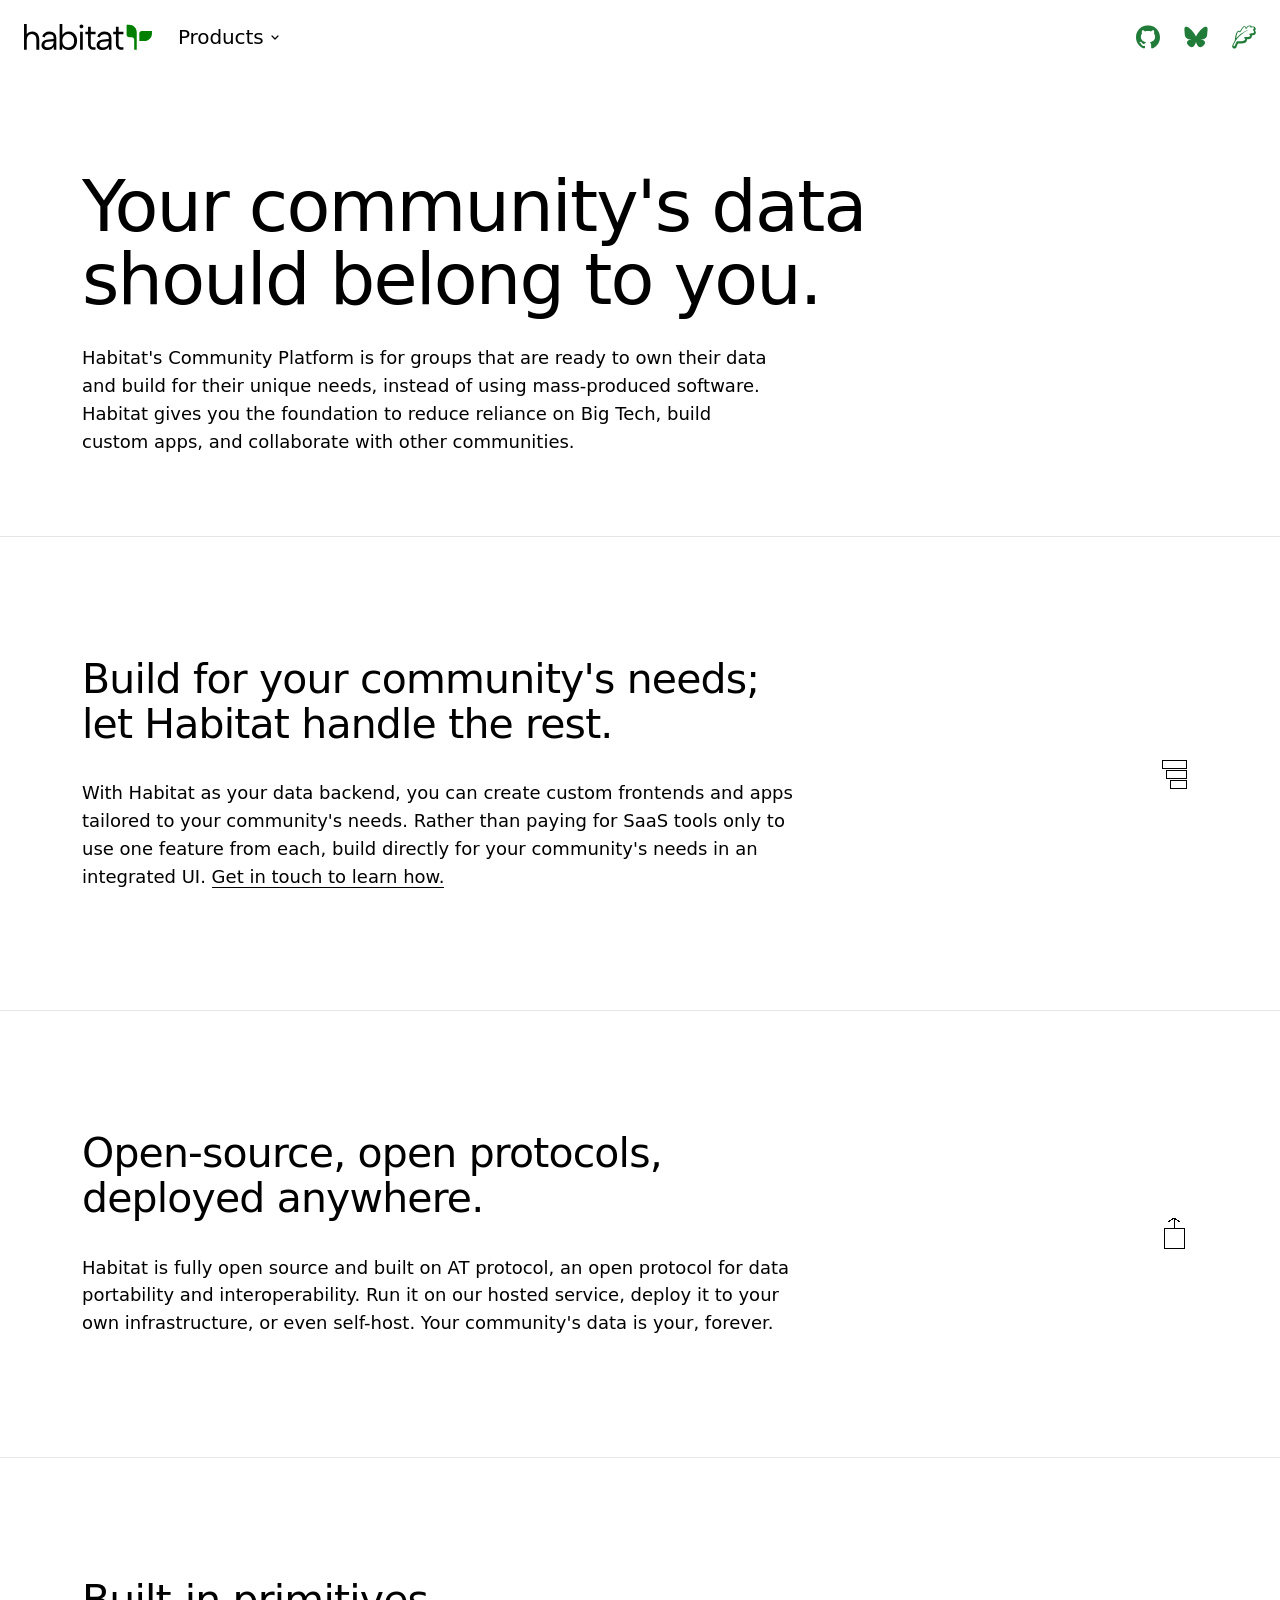
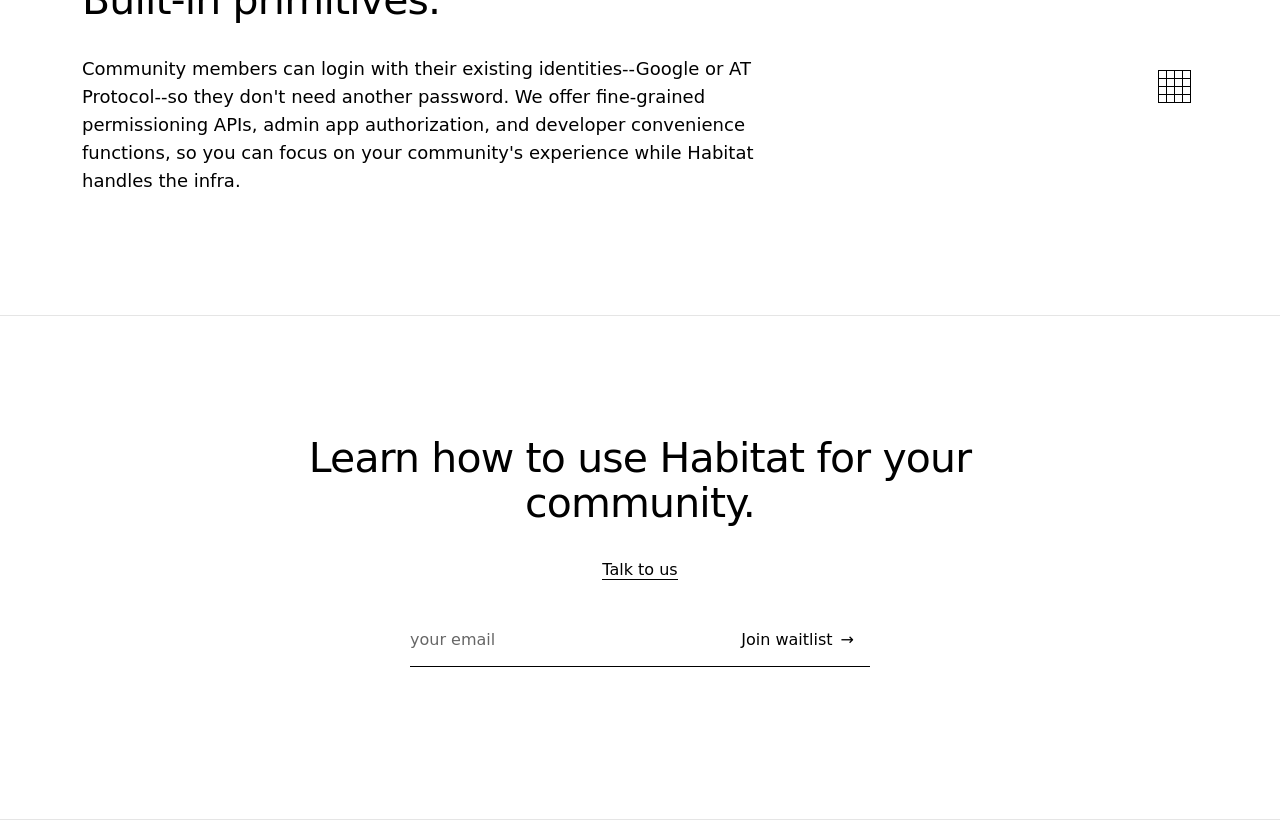
==== community-platform/index.html @ 0566b625 "community platform" ====
<!DOCTYPE html><html lang="en"> <head><meta charset="utf-8"><link rel="icon" type="image/svg+xml" href="/favicon.svg"><link rel="icon" href="/favicon.ico"><meta name="viewport" content="width=device-width, initial-scale=1.0"><meta name="generator" content="Astro v6.0.4"><title>Community Platform — Habitat</title><meta name="description" content="A data ownership platform for communities."><meta property="og:type" content="website"><meta property="og:url" content="https://habitat.network/community-platform/"><meta property="og:title" content="Community Platform — Habitat"><meta property="og:description" content="A data ownership platform for communities."><meta property="og:image" content="https://habitat.network/cover.png"><meta name="twitter:card" content="summary_large_image"><meta name="twitter:title" content="Community Platform — Habitat"><meta name="twitter:description" content="A data ownership platform for communities."><meta name="twitter:image" content="https://habitat.network/cover.png"><meta name="astro-view-transitions-enabled" content="true"><meta name="astro-view-transitions-fallback" content="animate"><script type="module" src="/_astro/ClientRouter.astro_astro_type_script_index_0_lang.DmQZLfuR.js"></script><link rel="stylesheet" href="/_astro/landing.Bqi8tAOw.css">
<style>.landing.cp .hero{padding:96px 0 80px}.landing.cp .display{max-width:18ch}.landing.cp .hero-sub{max-width:60ch;margin-bottom:0}.landing.cp .section h2{max-width:28ch}.landing.cp .lead{max-width:64ch;margin-bottom:0}.landing.cp .section-with-icon{display:grid;grid-template-columns:1fr 64px;gap:48px;align-items:center}.landing.cp .section-icon{display:block;justify-self:end;color:var(--black)}@media(max-width:880px){.landing.cp .hero{padding:56px 0 64px}.landing.cp .section-with-icon{grid-template-columns:1fr}.landing.cp .section-icon{display:none}}.waitlist{display:flex;align-items:stretch;gap:0;max-width:460px;border-bottom:1px solid var(--black)}.waitlist.center{margin:28px auto 0}.waitlist input{flex:1;border:none;outline:none;padding:14px 0;font:inherit;font-size:1rem;background:transparent;color:var(--black)}.waitlist input::placeholder{color:var(--muted)}.waitlist button{border:none;background:transparent;color:var(--black);font:inherit;font-weight:500;font-size:1rem;padding:14px 16px 14px 0;cursor:pointer;display:inline-flex;align-items:center;gap:8px;transition:color .16s ease}.waitlist button:hover{color:var(--green)}.waitlist button span{transition:transform .2s ease}.waitlist button:hover span{transform:translate(4px)}.waitlist-status{margin:12px 0 0;min-height:1.25rem;font-family:JetBrains Mono,ui-monospace,monospace;font-size:.8125rem;color:var(--muted)}.waitlist-status[data-status=success]{color:var(--green)}.waitlist-status[data-status=invalid],.waitlist-status[data-status=error]{color:var(--black)}.section.closing .waitlist-status{text-align:center}.section.closing h2{max-width:none;margin-left:auto;margin-right:auto}
</style></head>  <header class="flex justify-between px-6 py-4 items-center sticky top-0 z-10 bg-white" data-astro-cid-3ef6ksr2> <div class="flex items-center gap-6" data-astro-cid-3ef6ksr2> <a href="/" data-astro-cid-3ef6ksr2><img src="/habitat-wordmark.svg" class="w-32" data-astro-cid-3ef6ksr2></a> <div class="hidden md:block" data-astro-cid-3ef6ksr2> <div class="products-menu" data-astro-cid-3ef6ksr2> <button type="button" class="products-trigger" aria-haspopup="true" aria-expanded="false" data-astro-cid-3ef6ksr2>
Products
<svg class="products-caret" width="10" height="10" viewBox="0 0 10 10" aria-hidden="true" data-astro-cid-3ef6ksr2> <path d="M2 4 L5 7 L8 4" fill="none" stroke="currentColor" stroke-width="1.2" stroke-linecap="round" stroke-linejoin="round" data-astro-cid-3ef6ksr2></path> </svg> </button> <div class="products-panel" role="menu" data-astro-cid-3ef6ksr2> <a href="/community-platform" class="products-item" role="menuitem" data-astro-cid-3ef6ksr2> <span class="products-item-label" data-astro-cid-3ef6ksr2>Community Platform</span> </a> <span class="products-item is-disabled" role="menuitem" aria-disabled="true" data-astro-cid-3ef6ksr2> <span class="products-item-label" data-astro-cid-3ef6ksr2>Shared Context MCP</span> </span> </div> </div> </div> </div> <div class="hidden md:flex items-center gap-6" data-astro-cid-3ef6ksr2> <a href="https://github.com/habitat-network/habitat" aria-label="GitHub" data-astro-cid-3ef6ksr2> <svg class="w-6 h-6" viewBox="0 0 98 96" fill="none" xmlns="http://www.w3.org/2000/svg"><g clip-path="url(#clip0_730_27126)"><path d="M41.4395 69.3848C28.8066 67.8535 19.9062 58.7617 19.9062 46.9902C19.9062 42.2051 21.6289 37.0371 24.5 33.5918C23.2559 30.4336 23.4473 23.7344 24.8828 20.959C28.7109 20.4805 33.8789 22.4902 36.9414 25.2656C40.5781 24.1172 44.4062 23.543 49.0957 23.543C53.7852 23.543 57.6133 24.1172 61.0586 25.1699C64.0254 22.4902 69.2891 20.4805 73.1172 20.959C74.457 23.543 74.6484 30.2422 73.4043 33.4961C76.4668 37.1328 78.0937 42.0137 78.0937 46.9902C78.0937 58.7617 69.1934 67.6621 56.3691 69.2891C59.623 71.3945 61.8242 75.9883 61.8242 81.252L61.8242 91.2051C61.8242 94.0762 64.2168 95.7031 67.0879 94.5547C84.4102 87.9512 98 70.6289 98 49.1914C98 22.1074 75.9883 6.69539e-07 48.9043 4.309e-07C21.8203 1.92261e-07 -1.9479e-07 22.1074 -4.3343e-07 49.1914C-6.20631e-07 70.4375 13.4941 88.0469 31.6777 94.6504C34.2617 95.6074 36.75 93.8848 36.75 91.3008L36.75 83.6445C35.4102 84.2188 33.6875 84.6016 32.1562 84.6016C25.8398 84.6016 22.1074 81.1563 19.4277 74.7441C18.375 72.1602 17.2266 70.6289 15.0254 70.3418C13.877 70.2461 13.4941 69.7676 13.4941 69.1934C13.4941 68.0449 15.4082 67.1836 17.3223 67.1836C20.0977 67.1836 22.4902 68.9063 24.9785 72.4473C26.8926 75.2227 28.9023 76.4668 31.2949 76.4668C33.6875 76.4668 35.2187 75.6055 37.4199 73.4043C39.0469 71.7773 40.291 70.3418 41.4395 69.3848Z" fill="currentColor"></path></g><defs><clipPath id="clip0_730_27126"><rect width="98" height="96" fill="white"></rect></clipPath></defs></svg> </a> <a href="https://bsky.app/profile/habitat.network" aria-label="Bluesky" data-astro-cid-3ef6ksr2> <svg class="w-6 h-6" viewBox="0 0 600 530" xmlns="http://www.w3.org/2000/svg"><path d="m135.72 44.03c66.496 49.921 138.02 151.14 164.28 205.46 26.262-54.316 97.782-155.54 164.28-205.46 47.98-36.021 125.72-63.892 125.72 24.795 0 17.712-10.155 148.79-16.111 170.07-20.703 73.984-96.144 92.854-163.25 81.433 117.3 19.964 147.14 86.092 82.697 152.22-122.39 125.59-175.91-31.511-189.63-71.766-2.514-7.3797-3.6904-10.832-3.7077-7.8964-0.0174-2.9357-1.1937 0.51669-3.7077 7.8964-13.714 40.255-67.233 197.36-189.63 71.766-64.444-66.128-34.605-132.26 82.697-152.22-67.108 11.421-142.55-7.4491-163.25-81.433-5.9562-21.282-16.111-152.36-16.111-170.07 0-88.687 77.742-60.816 125.72-24.795z" fill="currentColor"></path></svg> </a> <a href="https://habitat.leaflet.pub" aria-label="Leaflet" data-astro-cid-3ef6ksr2> <svg class="w-6 h-6" viewBox="0 0 64 64" fill="none" xmlns="http://www.w3.org/2000/svg"><path fill-rule="evenodd" clip-rule="evenodd" d="M6.19354 43.7615C4.02326 47.9529 2.3971 50.6787 0.825968 54.5903C-0.40065 57.6442 1.08066 61.1142 4.13453 62.3408C7.18841 63.5675 10.6584 62.0862 11.8851 59.0323C12.1956 58.2591 12.4949 57.4976 12.784 56.7619L12.7867 56.755C13.8877 53.9534 14.8372 51.5562 15.9859 49.3971C17.2796 49.3269 18.7589 49.3161 20.4268 49.3067L20.6365 49.3056C23.6784 49.2888 27.3433 49.2687 30.5036 48.629C33.6657 47.989 37.5791 46.476 39.3089 42.4233C39.7772 41.3263 40.2521 39.7069 39.8363 38.0619C39.9611 38.0618 40.0889 38.0618 40.2201 38.0618C40.2903 38.0618 40.3619 38.0618 40.4348 38.0619C42.1036 38.063 44.452 38.0645 46.5513 37.4934C49.0009 36.8271 51.5766 35.2492 52.7066 31.9254C53.115 30.7244 53.1906 29.4632 52.8381 28.2712C52.9461 28.2521 53.0569 28.2327 53.1706 28.2127C53.2252 28.2032 53.2807 28.1935 53.3369 28.1837C54.7713 27.933 56.6912 27.5974 58.3315 26.9838C59.9271 26.3869 62.5489 25.0534 63.3345 21.9971C63.7822 20.2552 63.7353 18.411 62.7294 16.7456C62.3111 16.0531 61.779 15.5078 61.3069 15.1057C61.7466 14.5555 62.3058 13.79 62.6909 12.9455C63.3591 11.4803 63.7036 9.32754 62.3369 7.22123C60.7856 4.83067 58.1256 4.41306 56.8098 4.30487C55.4415 4.19236 53.9707 4.31254 52.9137 4.40806C52.7702 4.05645 52.5725 3.68669 52.2993 3.32178C50.832 1.36219 48.5559 1.19749 47.2748 1.23194C44.6865 1.30155 42.6621 2.45002 41.1987 3.64119C40.4307 4.26635 38.6031 6.82233 38.0052 7.48715C38.0052 5.10325 35.7086 3.89003 34.0939 3.64119C30.959 3.15806 29.0173 5.17673 27.2122 7.48715C24.962 10.3672 23.22 14.0741 21.1617 16.8593C20.4523 16.3978 19.6125 15.3179 18.2694 15.3803C16.0564 15.4831 14.5863 16.9832 13.6351 18.0097C11.9797 19.796 10.9264 23.0413 10.2095 25.4575C9.43004 28.9535 8.89843 30.4276 8.26688 34.2604C7.8913 36.5398 7.70089 38.3385 7.70089 40.8839C7.27002 41.7282 6.77687 42.635 6.19354 43.7615Z" fill="currentColor"></path><path fill-rule="evenodd" clip-rule="evenodd" d="M18.9944 18.4871C19.6421 19.0561 20.4012 19.7231 22.0388 19.1533C23.1095 18.7808 24.4933 16.3538 26.0373 13.6458C28.2942 9.68748 30.8934 5.12877 33.3576 5.50855C36.3301 5.96665 36.1471 7.6122 36.0064 8.87787C35.9077 9.76563 35.8298 10.4665 36.8761 10.4396C37.9419 10.4122 38.9792 9.15957 40.1829 7.70596C41.8456 5.69807 43.826 3.30666 46.6379 3.23104C48.6204 3.17772 48.5891 4.03205 48.5574 4.89842C48.5371 5.45219 48.5166 6.01088 49.0218 6.34062C49.5194 6.66547 50.7707 6.55195 52.2092 6.42146C54.5154 6.21226 57.3027 5.95942 58.2369 7.39914C59.0583 8.66485 58.0119 9.92284 57.0089 11.1286C56.1594 12.1499 55.341 13.1337 55.7152 14.0531C56.0204 14.8031 56.647 15.2257 57.2613 15.64C58.2659 16.3175 59.2375 16.9727 58.7159 19.0019C58.1644 21.1475 54.8463 21.7286 51.7361 22.2733C49.1306 22.7296 46.6709 23.1603 46.106 24.4639C45.7516 25.2816 46.3394 25.6623 46.9979 26.0889C47.7849 26.5986 48.673 27.1739 48.1751 28.6384C47.011 32.0622 43.1238 32.0622 39.4756 32.0623C36.3442 32.0623 33.3888 32.0624 32.4827 34.2275C31.9596 35.4776 32.7514 35.6982 33.6201 35.9404C34.6836 36.2368 35.8623 36.5653 34.8856 38.8535C33.0165 43.2324 26.0433 43.2715 19.6599 43.3073C17.3193 43.3205 15.058 43.3332 13.1567 43.5592C12.9396 43.585 12.7471 43.7095 12.6334 43.8962C10.8838 46.767 9.64296 49.9245 8.31937 53.2926C8.0286 54.0325 7.73384 54.7825 7.42881 55.542C7.02558 56.5459 5.88485 57.0328 4.88093 56.6296C3.877 56.2264 3.39005 55.0857 3.79328 54.0817C5.29513 50.3426 7.02775 46.9042 8.92229 43.7479C12.0142 38.0542 18.109 31.0686 24.5542 25.8207C30.2889 21.0461 35.7654 17.4724 42.1392 14.7607C42.9371 14.4212 42.7002 13.4882 41.8673 13.7289C36.2143 15.3625 31.2171 18.6029 26.0373 21.8684C20.4035 25.4201 15.6824 30.2231 12.7771 33.7151C12.2649 34.3308 11.1447 33.8245 11.306 33.04C12.5677 26.9025 13.87 21.27 15.7789 19.2101C17.5913 17.2543 18.2114 17.7992 18.9944 18.4871Z" fill="white"></path></svg> </a> </div> <!-- Mobile menu --> <details class="md:hidden relative" data-astro-cid-3ef6ksr2> <summary class="list-none cursor-pointer [&::-webkit-details-marker]:hidden" data-astro-cid-3ef6ksr2> <svg xmlns="http://www.w3.org/2000/svg" class="w-6 h-6" fill="none" viewBox="0 0 24 24" stroke="currentColor" data-astro-cid-3ef6ksr2> <path stroke-linecap="round" stroke-linejoin="round" stroke-width="2" d="M4 6h16M4 12h16M4 18h16" data-astro-cid-3ef6ksr2></path> </svg> </summary> <div class="absolute right-0 top-full mt-2 bg-white border border-gray-300 rounded-lg p-4 flex flex-col gap-4 min-w-56 shadow-lg z-20" data-astro-cid-3ef6ksr2> <div class="flex flex-col gap-2 text-sm" data-astro-cid-3ef6ksr2> <div class="text-xs uppercase tracking-wider text-gray-500" data-astro-cid-3ef6ksr2>Products</div> <a href="/community-platform" class="text-black no-underline" data-astro-cid-3ef6ksr2>Community Platform</a> <span class="text-gray-400 cursor-not-allowed select-none" data-astro-cid-3ef6ksr2>(Soon) Shared Context Layer</span> </div> <div class="border-t border-gray-200 pt-3 flex gap-4" data-astro-cid-3ef6ksr2> <a href="https://github.com/habitat-network/habitat" aria-label="GitHub" data-astro-cid-3ef6ksr2> <svg class="w-6 h-6" viewBox="0 0 98 96" fill="none" xmlns="http://www.w3.org/2000/svg"><g clip-path="url(#clip0_730_27126)"><path d="M41.4395 69.3848C28.8066 67.8535 19.9062 58.7617 19.9062 46.9902C19.9062 42.2051 21.6289 37.0371 24.5 33.5918C23.2559 30.4336 23.4473 23.7344 24.8828 20.959C28.7109 20.4805 33.8789 22.4902 36.9414 25.2656C40.5781 24.1172 44.4062 23.543 49.0957 23.543C53.7852 23.543 57.6133 24.1172 61.0586 25.1699C64.0254 22.4902 69.2891 20.4805 73.1172 20.959C74.457 23.543 74.6484 30.2422 73.4043 33.4961C76.4668 37.1328 78.0937 42.0137 78.0937 46.9902C78.0937 58.7617 69.1934 67.6621 56.3691 69.2891C59.623 71.3945 61.8242 75.9883 61.8242 81.252L61.8242 91.2051C61.8242 94.0762 64.2168 95.7031 67.0879 94.5547C84.4102 87.9512 98 70.6289 98 49.1914C98 22.1074 75.9883 6.69539e-07 48.9043 4.309e-07C21.8203 1.92261e-07 -1.9479e-07 22.1074 -4.3343e-07 49.1914C-6.20631e-07 70.4375 13.4941 88.0469 31.6777 94.6504C34.2617 95.6074 36.75 93.8848 36.75 91.3008L36.75 83.6445C35.4102 84.2188 33.6875 84.6016 32.1562 84.6016C25.8398 84.6016 22.1074 81.1563 19.4277 74.7441C18.375 72.1602 17.2266 70.6289 15.0254 70.3418C13.877 70.2461 13.4941 69.7676 13.4941 69.1934C13.4941 68.0449 15.4082 67.1836 17.3223 67.1836C20.0977 67.1836 22.4902 68.9063 24.9785 72.4473C26.8926 75.2227 28.9023 76.4668 31.2949 76.4668C33.6875 76.4668 35.2187 75.6055 37.4199 73.4043C39.0469 71.7773 40.291 70.3418 41.4395 69.3848Z" fill="currentColor"></path></g><defs><clipPath id="clip0_730_27126"><rect width="98" height="96" fill="white"></rect></clipPath></defs></svg> </a> <a href="https://bsky.app/profile/habitat.network" aria-label="Bluesky" data-astro-cid-3ef6ksr2> <svg class="w-6 h-6" viewBox="0 0 600 530" xmlns="http://www.w3.org/2000/svg"><path d="m135.72 44.03c66.496 49.921 138.02 151.14 164.28 205.46 26.262-54.316 97.782-155.54 164.28-205.46 47.98-36.021 125.72-63.892 125.72 24.795 0 17.712-10.155 148.79-16.111 170.07-20.703 73.984-96.144 92.854-163.25 81.433 117.3 19.964 147.14 86.092 82.697 152.22-122.39 125.59-175.91-31.511-189.63-71.766-2.514-7.3797-3.6904-10.832-3.7077-7.8964-0.0174-2.9357-1.1937 0.51669-3.7077 7.8964-13.714 40.255-67.233 197.36-189.63 71.766-64.444-66.128-34.605-132.26 82.697-152.22-67.108 11.421-142.55-7.4491-163.25-81.433-5.9562-21.282-16.111-152.36-16.111-170.07 0-88.687 77.742-60.816 125.72-24.795z" fill="currentColor"></path></svg> </a> <a href="https://habitat.leaflet.pub" aria-label="Leaflet" data-astro-cid-3ef6ksr2> <svg class="w-6 h-6" viewBox="0 0 64 64" fill="none" xmlns="http://www.w3.org/2000/svg"><path fill-rule="evenodd" clip-rule="evenodd" d="M6.19354 43.7615C4.02326 47.9529 2.3971 50.6787 0.825968 54.5903C-0.40065 57.6442 1.08066 61.1142 4.13453 62.3408C7.18841 63.5675 10.6584 62.0862 11.8851 59.0323C12.1956 58.2591 12.4949 57.4976 12.784 56.7619L12.7867 56.755C13.8877 53.9534 14.8372 51.5562 15.9859 49.3971C17.2796 49.3269 18.7589 49.3161 20.4268 49.3067L20.6365 49.3056C23.6784 49.2888 27.3433 49.2687 30.5036 48.629C33.6657 47.989 37.5791 46.476 39.3089 42.4233C39.7772 41.3263 40.2521 39.7069 39.8363 38.0619C39.9611 38.0618 40.0889 38.0618 40.2201 38.0618C40.2903 38.0618 40.3619 38.0618 40.4348 38.0619C42.1036 38.063 44.452 38.0645 46.5513 37.4934C49.0009 36.8271 51.5766 35.2492 52.7066 31.9254C53.115 30.7244 53.1906 29.4632 52.8381 28.2712C52.9461 28.2521 53.0569 28.2327 53.1706 28.2127C53.2252 28.2032 53.2807 28.1935 53.3369 28.1837C54.7713 27.933 56.6912 27.5974 58.3315 26.9838C59.9271 26.3869 62.5489 25.0534 63.3345 21.9971C63.7822 20.2552 63.7353 18.411 62.7294 16.7456C62.3111 16.0531 61.779 15.5078 61.3069 15.1057C61.7466 14.5555 62.3058 13.79 62.6909 12.9455C63.3591 11.4803 63.7036 9.32754 62.3369 7.22123C60.7856 4.83067 58.1256 4.41306 56.8098 4.30487C55.4415 4.19236 53.9707 4.31254 52.9137 4.40806C52.7702 4.05645 52.5725 3.68669 52.2993 3.32178C50.832 1.36219 48.5559 1.19749 47.2748 1.23194C44.6865 1.30155 42.6621 2.45002 41.1987 3.64119C40.4307 4.26635 38.6031 6.82233 38.0052 7.48715C38.0052 5.10325 35.7086 3.89003 34.0939 3.64119C30.959 3.15806 29.0173 5.17673 27.2122 7.48715C24.962 10.3672 23.22 14.0741 21.1617 16.8593C20.4523 16.3978 19.6125 15.3179 18.2694 15.3803C16.0564 15.4831 14.5863 16.9832 13.6351 18.0097C11.9797 19.796 10.9264 23.0413 10.2095 25.4575C9.43004 28.9535 8.89843 30.4276 8.26688 34.2604C7.8913 36.5398 7.70089 38.3385 7.70089 40.8839C7.27002 41.7282 6.77687 42.635 6.19354 43.7615Z" fill="currentColor"></path><path fill-rule="evenodd" clip-rule="evenodd" d="M18.9944 18.4871C19.6421 19.0561 20.4012 19.7231 22.0388 19.1533C23.1095 18.7808 24.4933 16.3538 26.0373 13.6458C28.2942 9.68748 30.8934 5.12877 33.3576 5.50855C36.3301 5.96665 36.1471 7.6122 36.0064 8.87787C35.9077 9.76563 35.8298 10.4665 36.8761 10.4396C37.9419 10.4122 38.9792 9.15957 40.1829 7.70596C41.8456 5.69807 43.826 3.30666 46.6379 3.23104C48.6204 3.17772 48.5891 4.03205 48.5574 4.89842C48.5371 5.45219 48.5166 6.01088 49.0218 6.34062C49.5194 6.66547 50.7707 6.55195 52.2092 6.42146C54.5154 6.21226 57.3027 5.95942 58.2369 7.39914C59.0583 8.66485 58.0119 9.92284 57.0089 11.1286C56.1594 12.1499 55.341 13.1337 55.7152 14.0531C56.0204 14.8031 56.647 15.2257 57.2613 15.64C58.2659 16.3175 59.2375 16.9727 58.7159 19.0019C58.1644 21.1475 54.8463 21.7286 51.7361 22.2733C49.1306 22.7296 46.6709 23.1603 46.106 24.4639C45.7516 25.2816 46.3394 25.6623 46.9979 26.0889C47.7849 26.5986 48.673 27.1739 48.1751 28.6384C47.011 32.0622 43.1238 32.0622 39.4756 32.0623C36.3442 32.0623 33.3888 32.0624 32.4827 34.2275C31.9596 35.4776 32.7514 35.6982 33.6201 35.9404C34.6836 36.2368 35.8623 36.5653 34.8856 38.8535C33.0165 43.2324 26.0433 43.2715 19.6599 43.3073C17.3193 43.3205 15.058 43.3332 13.1567 43.5592C12.9396 43.585 12.7471 43.7095 12.6334 43.8962C10.8838 46.767 9.64296 49.9245 8.31937 53.2926C8.0286 54.0325 7.73384 54.7825 7.42881 55.542C7.02558 56.5459 5.88485 57.0328 4.88093 56.6296C3.877 56.2264 3.39005 55.0857 3.79328 54.0817C5.29513 50.3426 7.02775 46.9042 8.92229 43.7479C12.0142 38.0542 18.109 31.0686 24.5542 25.8207C30.2889 21.0461 35.7654 17.4724 42.1392 14.7607C42.9371 14.4212 42.7002 13.4882 41.8673 13.7289C36.2143 15.3625 31.2171 18.6029 26.0373 21.8684C20.4035 25.4201 15.6824 30.2231 12.7771 33.7151C12.2649 34.3308 11.1447 33.8245 11.306 33.04C12.5677 26.9025 13.87 21.27 15.7789 19.2101C17.5913 17.2543 18.2114 17.7992 18.9944 18.4871Z" fill="white"></path></svg> </a> </div> </div> </details> </header>  <script type="module">document.querySelectorAll(".products-menu").forEach(e=>{const s=e.querySelector(".products-trigger");if(!s)return;const t=r=>s.setAttribute("aria-expanded",String(r));e.addEventListener("mouseenter",()=>t(!0)),e.addEventListener("mouseleave",()=>t(!1)),e.addEventListener("focusin",()=>t(!0)),e.addEventListener("focusout",r=>{e.contains(r.relatedTarget)||t(!1)})});</script> <main class="landing cp"> <!-- HERO --> <section class="hero"> <div class="hero-inner"> <h1 class="display reveal" style="--d: 80ms">Your community's data should belong to you.</h1> <p class="hero-sub reveal" style="--d: 160ms">
Habitat's Community Platform is for groups that are ready to own their data and build for their unique needs, instead of using mass-produced software. Habitat gives you the foundation to reduce reliance on Big Tech, build custom apps, and collaborate with other communities.
</p> </div> </section> <!-- SECTION: backend handled --> <section class="section"> <div class="section-inner section-with-icon"> <div class="section-text"> <h2 class="reveal">Build for your community's needs; let Habitat handle the rest.</h2> <p class="lead reveal" style="--d: 100ms">
With Habitat as your data backend, you can create custom frontends and apps tailored to your community's needs. Rather than paying for SaaS tools only to use one feature from each, build directly for your community's needs in an integrated UI. <a href="https://calendly.com/arushi-habitat">Get in touch to learn how.</a> </p> </div> <svg class="section-icon reveal" style="--d: 200ms" viewBox="0 0 48 48" width="48" height="48" fill="none" stroke="currentColor" stroke-width="1" shape-rendering="crispEdges" aria-hidden="true"> <rect x="12" y="10" width="24" height="8"></rect> <rect x="16" y="20" width="20" height="8"></rect> <rect x="20" y="30" width="16" height="8"></rect> </svg> </div> </section> <!-- SECTION: open source --> <section class="section"> <div class="section-inner section-with-icon"> <div class="section-text"> <h2 class="reveal">Open-source, open protocols, deployed anywhere.</h2> <p class="lead reveal" style="--d: 100ms">
Habitat is fully open source and built on AT protocol, an open protocol for data portability and interoperability. 
            Run it on our hosted service, deploy it to your own infrastructure, or even self-host. Your community's data is your, forever.
</p> </div> <svg class="section-icon reveal" style="--d: 200ms" viewBox="0 0 48 48" width="48" height="48" fill="none" stroke="currentColor" stroke-width="1" shape-rendering="crispEdges" aria-hidden="true"> <rect x="14" y="18" width="20" height="20"></rect> <line x1="24" y1="8" x2="24" y2="18"></line> <line x1="18" y1="12" x2="24" y2="8"></line> <line x1="30" y1="12" x2="24" y2="8"></line> </svg> </div> </section> <!-- SECTION: open protocols --> <section class="section"> <div class="section-inner section-with-icon"> <div class="section-text"> <h2 class="reveal">Built-in primitives.</h2> <p class="lead reveal" style="--d: 100ms">
Community members can login with their existing identities--Google or AT Protocol--so they don't need another password. We offer fine-grained
            permissioning APIs, admin app authorization, and developer convenience functions, so you can focus on your community's experience while Habitat handles the infra.
</p> </div> <svg class="section-icon reveal" style="--d: 200ms" viewBox="0 0 48 48" width="48" height="48" fill="none" stroke="currentColor" stroke-width="1" shape-rendering="crispEdges" aria-hidden="true"> <rect x="8" y="8" width="32" height="32"></rect> <line x1="8" y1="16" x2="40" y2="16"></line> <line x1="8" y1="24" x2="40" y2="24"></line> <line x1="8" y1="32" x2="40" y2="32"></line> <line x1="16" y1="8" x2="16" y2="40"></line> <line x1="24" y1="8" x2="24" y2="40"></line> <line x1="32" y1="8" x2="32" y2="40"></line> </svg> </div> </section> <!-- CLOSING --> <section class="section closing"> <div class="section-inner center"> <h2 class="reveal">Learn how to use Habitat for your community.</h2> <!-- Calendly link widget begin --> <link href="https://assets.calendly.com/assets/external/widget.css" rel="stylesheet"> <script src="https://assets.calendly.com/assets/external/widget.js" type="text/javascript" async></script> <div class="reveal" style="--d: 100ms; margin-bottom: 32px;"> <a href="" onclick="Calendly.initPopupWidget({url: 'https://calendly.com/arushi-habitat'});return false;">Talk to us</a> </div> <!-- Calendly link widget end --> <form class="waitlist center reveal" style="--d: 180ms" novalidate> <label class="visually-hidden" for="email-cp">your email</label> <input id="email-cp" type="text" name="email" placeholder="your email" required> <button type="submit">Join waitlist <span aria-hidden="true">→</span></button> </form> <p class="waitlist-status reveal" style="--d: 260ms" data-status="idle" aria-live="polite"></p> </div> </section> </main>  </html>  <script type="module">const t=new IntersectionObserver(e=>{for(const r of e)r.isIntersecting&&(r.target.classList.add("is-visible"),t.unobserve(r.target))},{threshold:.12,rootMargin:"0px 0px -40px 0px"});document.querySelectorAll(".cp .reveal").forEach(e=>t.observe(e));</script> <script type="module">const l="https://habitat-953995456319.us-west1.run.app/waitlist",s={success:"Thanks for signing up! We can't wait to show you what we've been growing 🌱",invalid:"That email wasn't quite right. Please submit an email like abc@example.com.",error:"Hmm, that didn't work. Please try again."};document.querySelectorAll("form.waitlist").forEach(e=>{const t=e.parentElement?.querySelector(".waitlist-status");e.addEventListener("submit",async r=>{r.preventDefault();const a=e.querySelector('input[name="email"]');if(!a||!t)return;const o=a.value.trim();t.dataset.status="idle",t.textContent="";try{const n=await fetch(l,{method:"POST",headers:{"Content-Type":"application/json"},body:JSON.stringify({email:o,from:"landing"})});if(n.ok)t.dataset.status="success",t.textContent=s.success,a.value="";else{const i=(await n.text()).trim().toLowerCase()==="invalid email address"?"invalid":"error";t.dataset.status=i,t.textContent=s[i]}}catch{t.dataset.status="error",t.textContent=s.error}})});</script>
---- _astro/landing.Bqi8tAOw.css ----
@import"https://fonts.googleapis.com/css2?family=Albert+Sans:ital,wght@0,400;0,500;0,600;0,700;0,800&display=swap";@import"https://api.fontshare.com/v2/css?f[]=general-sans@400,500,600&display=swap";@import"https://fonts.googleapis.com/css2?family=JetBrains+Mono:wght@400;500&display=swap";@layer components;@layer properties{@supports (((-webkit-hyphens:none)) and (not (margin-trim:inline))) or ((-moz-orient:inline) and (not (color:rgb(from red r g b)))){*,:before,:after,::backdrop{--tw-rotate-x:initial;--tw-rotate-y:initial;--tw-rotate-z:initial;--tw-skew-x:initial;--tw-skew-y:initial;--tw-border-style:solid;--tw-tracking:initial;--tw-shadow:0 0 #0000;--tw-shadow-color:initial;--tw-shadow-alpha:100%;--tw-inset-shadow:0 0 #0000;--tw-inset-shadow-color:initial;--tw-inset-shadow-alpha:100%;--tw-ring-color:initial;--tw-ring-shadow:0 0 #0000;--tw-inset-ring-color:initial;--tw-inset-ring-shadow:0 0 #0000;--tw-ring-inset:initial;--tw-ring-offset-width:0px;--tw-ring-offset-color:#fff;--tw-ring-offset-shadow:0 0 #0000;--tw-outline-style:solid;--tw-blur:initial;--tw-brightness:initial;--tw-contrast:initial;--tw-grayscale:initial;--tw-hue-rotate:initial;--tw-invert:initial;--tw-opacity:initial;--tw-saturate:initial;--tw-sepia:initial;--tw-drop-shadow:initial;--tw-drop-shadow-color:initial;--tw-drop-shadow-alpha:100%;--tw-drop-shadow-size:initial}}}@layer theme{:root,:host{--font-sans:ui-sans-serif, system-ui, sans-serif, "Apple Color Emoji", "Segoe UI Emoji", "Segoe UI Symbol", "Noto Color Emoji";--font-mono:ui-monospace, SFMono-Regular, Menlo, Monaco, Consolas, "Liberation Mono", "Courier New", monospace;--color-gray-200:oklch(92.8% .006 264.531);--color-gray-300:oklch(87.2% .01 258.338);--color-gray-400:oklch(70.7% .022 261.325);--color-gray-500:oklch(55.1% .027 264.364);--color-black:#000;--color-white:#fff;--spacing:.25rem;--text-xs:.75rem;--text-xs--line-height:calc(1 / .75);--text-sm:.875rem;--text-sm--line-height:calc(1.25 / .875);--tracking-wider:.05em;--radius-lg:.5rem;--default-transition-duration:.15s;--default-transition-timing-function:cubic-bezier(.4, 0, .2, 1);--default-font-family:var(--font-sans);--default-mono-font-family:var(--font-mono)}}@layer base{*,:after,:before,::backdrop{box-sizing:border-box;border:0 solid;margin:0;padding:0}::file-selector-button{box-sizing:border-box;border:0 solid;margin:0;padding:0}html,:host{-webkit-text-size-adjust:100%;tab-size:4;line-height:1.5;font-family:var(--default-font-family,ui-sans-serif, system-ui, sans-serif, "Apple Color Emoji", "Segoe UI Emoji", "Segoe UI Symbol", "Noto Color Emoji");font-feature-settings:var(--default-font-feature-settings,normal);font-variation-settings:var(--default-font-variation-settings,normal);-webkit-tap-highlight-color:transparent}hr{height:0;color:inherit;border-top-width:1px}abbr:where([title]){-webkit-text-decoration:underline dotted;text-decoration:underline dotted}h1,h2,h3,h4,h5,h6{font-size:inherit;font-weight:inherit}a{color:inherit;-webkit-text-decoration:inherit;text-decoration:inherit}b,strong{font-weight:bolder}code,kbd,samp,pre{font-family:var(--default-mono-font-family,ui-monospace, SFMono-Regular, Menlo, Monaco, Consolas, "Liberation Mono", "Courier New", monospace);font-feature-settings:var(--default-mono-font-feature-settings,normal);font-variation-settings:var(--default-mono-font-variation-settings,normal);font-size:1em}small{font-size:80%}sub,sup{vertical-align:baseline;font-size:75%;line-height:0;position:relative}sub{bottom:-.25em}sup{top:-.5em}table{text-indent:0;border-color:inherit;border-collapse:collapse}:-moz-focusring{outline:auto}progress{vertical-align:baseline}summary{display:list-item}ol,ul,menu{list-style:none}img,svg,video,canvas,audio,iframe,embed,object{vertical-align:middle;display:block}img,video{max-width:100%;height:auto}button,input,select,optgroup,textarea{font:inherit;font-feature-settings:inherit;font-variation-settings:inherit;letter-spacing:inherit;color:inherit;opacity:1;background-color:#0000;border-radius:0}::file-selector-button{font:inherit;font-feature-settings:inherit;font-variation-settings:inherit;letter-spacing:inherit;color:inherit;opacity:1;background-color:#0000;border-radius:0}:where(select:is([multiple],[size])) optgroup{font-weight:bolder}:where(select:is([multiple],[size])) optgroup option{padding-inline-start:20px}::file-selector-button{margin-inline-end:4px}::placeholder{opacity:1}@supports (not ((-webkit-appearance:-apple-pay-button))) or (contain-intrinsic-size:1px){::placeholder{color:currentColor}@supports (color:color-mix(in lab,red,red)){::placeholder{color:color-mix(in oklab,currentcolor 50%,transparent)}}}textarea{resize:vertical}::-webkit-search-decoration{-webkit-appearance:none}::-webkit-date-and-time-value{min-height:1lh;text-align:inherit}::-webkit-datetime-edit{display:inline-flex}::-webkit-datetime-edit-fields-wrapper{padding:0}::-webkit-datetime-edit{padding-block:0}::-webkit-datetime-edit-year-field{padding-block:0}::-webkit-datetime-edit-month-field{padding-block:0}::-webkit-datetime-edit-day-field{padding-block:0}::-webkit-datetime-edit-hour-field{padding-block:0}::-webkit-datetime-edit-minute-field{padding-block:0}::-webkit-datetime-edit-second-field{padding-block:0}::-webkit-datetime-edit-millisecond-field{padding-block:0}::-webkit-datetime-edit-meridiem-field{padding-block:0}::-webkit-calendar-picker-indicator{line-height:1}:-moz-ui-invalid{box-shadow:none}button,input:where([type=button],[type=reset],[type=submit]){appearance:button}::file-selector-button{appearance:button}::-webkit-inner-spin-button{height:auto}::-webkit-outer-spin-button{height:auto}[hidden]:where(:not([hidden=until-found])){display:none!important}}@layer utilities{.visible{visibility:visible}.absolute{position:absolute}.relative{position:relative}.static{position:static}.sticky{position:sticky}.start{inset-inline-start:var(--spacing)}.end{inset-inline-end:var(--spacing)}.top-0{top:calc(var(--spacing) * 0)}.top-full{top:100%}.right-0{right:calc(var(--spacing) * 0)}.z-10{z-index:10}.z-20{z-index:20}.mt-2{margin-top:calc(var(--spacing) * 2)}.flex{display:flex}.grid{display:grid}.hidden{display:none}.h-6{height:calc(var(--spacing) * 6)}.w-6{width:calc(var(--spacing) * 6)}.w-32{width:calc(var(--spacing) * 32)}.min-w-56{min-width:calc(var(--spacing) * 56)}.transform{transform:var(--tw-rotate-x,) var(--tw-rotate-y,) var(--tw-rotate-z,) var(--tw-skew-x,) var(--tw-skew-y,)}.cursor-not-allowed{cursor:not-allowed}.cursor-pointer{cursor:pointer}.resize{resize:both}.list-none{list-style-type:none}.flex-col{flex-direction:column}.flex-wrap{flex-wrap:wrap}.items-center{align-items:center}.justify-between{justify-content:space-between}.gap-2{gap:calc(var(--spacing) * 2)}.gap-4{gap:calc(var(--spacing) * 4)}.gap-6{gap:calc(var(--spacing) * 6)}.rounded-lg{border-radius:var(--radius-lg)}.border{border-style:var(--tw-border-style);border-width:1px}.border-t{border-top-style:var(--tw-border-style);border-top-width:1px}.border-gray-200{border-color:var(--color-gray-200)}.border-gray-300{border-color:var(--color-gray-300)}.bg-white{background-color:var(--color-white)}.p-4{padding:calc(var(--spacing) * 4)}.px-6{padding-inline:calc(var(--spacing) * 6)}.py-4{padding-block:calc(var(--spacing) * 4)}.pt-3{padding-top:calc(var(--spacing) * 3)}.text-sm{font-size:var(--text-sm);line-height:var(--tw-leading,var(--text-sm--line-height))}.text-xs{font-size:var(--text-xs);line-height:var(--tw-leading,var(--text-xs--line-height))}.tracking-wider{--tw-tracking:var(--tracking-wider);letter-spacing:var(--tracking-wider)}.text-black{color:var(--color-black)}.text-gray-400{color:var(--color-gray-400)}.text-gray-500{color:var(--color-gray-500)}.uppercase{text-transform:uppercase}.no-underline{text-decoration-line:none}.shadow-lg{--tw-shadow:0 10px 15px -3px var(--tw-shadow-color,#0000001a), 0 4px 6px -4px var(--tw-shadow-color,#0000001a);box-shadow:var(--tw-inset-shadow),var(--tw-inset-ring-shadow),var(--tw-ring-offset-shadow),var(--tw-ring-shadow),var(--tw-shadow)}.outline{outline-style:var(--tw-outline-style);outline-width:1px}.filter{filter:var(--tw-blur,) var(--tw-brightness,) var(--tw-contrast,) var(--tw-grayscale,) var(--tw-hue-rotate,) var(--tw-invert,) var(--tw-saturate,) var(--tw-sepia,) var(--tw-drop-shadow,)}.transition{transition-property:color,background-color,border-color,outline-color,text-decoration-color,fill,stroke,--tw-gradient-from,--tw-gradient-via,--tw-gradient-to,opacity,box-shadow,transform,translate,scale,rotate,filter,-webkit-backdrop-filter,backdrop-filter,display,content-visibility,overlay,pointer-events;transition-timing-function:var(--tw-ease,var(--default-transition-timing-function));transition-duration:var(--tw-duration,var(--default-transition-duration))}.select-none{-webkit-user-select:none;user-select:none}@media(min-width:48rem){.md\:block{display:block}.md\:flex{display:flex}.md\:hidden{display:none}}.\[\&\:\:-webkit-details-marker\]\:hidden::-webkit-details-marker{display:none}}h1,.prose h1{font-family:Albert Sans,ui-sans-serif,system-ui,sans-serif;font-size:3rem;font-weight:600}h2,h3,h4,h5,h6,.prose h2,.prose h3,.prose h4,.prose h5,.prose h6{font-family:Albert Sans,ui-sans-serif,system-ui,sans-serif;font-weight:500}p{font-size:1.125rem}:root{color:#121113;background-color:#f4f4f4}a{color:#217c3a;font-family:Albert Sans,ui-sans-serif,system-ui,sans-serif;font-weight:500;transition:transform .1s ease-in-out}a:hover{text-decoration:underline;transform:translateY(-2px)}@property --tw-rotate-x{syntax:"*";inherits:false}@property --tw-rotate-y{syntax:"*";inherits:false}@property --tw-rotate-z{syntax:"*";inherits:false}@property --tw-skew-x{syntax:"*";inherits:false}@property --tw-skew-y{syntax:"*";inherits:false}@property --tw-border-style{syntax:"*";inherits:false;initial-value:solid}@property --tw-tracking{syntax:"*";inherits:false}@property --tw-shadow{syntax:"*";inherits:false;initial-value:0 0 #0000}@property --tw-shadow-color{syntax:"*";inherits:false}@property --tw-shadow-alpha{syntax:"<percentage>";inherits:false;initial-value:100%}@property --tw-inset-shadow{syntax:"*";inherits:false;initial-value:0 0 #0000}@property --tw-inset-shadow-color{syntax:"*";inherits:false}@property --tw-inset-shadow-alpha{syntax:"<percentage>";inherits:false;initial-value:100%}@property --tw-ring-color{syntax:"*";inherits:false}@property --tw-ring-shadow{syntax:"*";inherits:false;initial-value:0 0 #0000}@property --tw-inset-ring-color{syntax:"*";inherits:false}@property --tw-inset-ring-shadow{syntax:"*";inherits:false;initial-value:0 0 #0000}@property --tw-ring-inset{syntax:"*";inherits:false}@property --tw-ring-offset-width{syntax:"<length>";inherits:false;initial-value:0}@property --tw-ring-offset-color{syntax:"*";inherits:false;initial-value:#fff}@property --tw-ring-offset-shadow{syntax:"*";inherits:false;initial-value:0 0 #0000}@property --tw-outline-style{syntax:"*";inherits:false;initial-value:solid}@property --tw-blur{syntax:"*";inherits:false}@property --tw-brightness{syntax:"*";inherits:false}@property --tw-contrast{syntax:"*";inherits:false}@property --tw-grayscale{syntax:"*";inherits:false}@property --tw-hue-rotate{syntax:"*";inherits:false}@property --tw-invert{syntax:"*";inherits:false}@property --tw-opacity{syntax:"*";inherits:false}@property --tw-saturate{syntax:"*";inherits:false}@property --tw-sepia{syntax:"*";inherits:false}@property --tw-drop-shadow{syntax:"*";inherits:false}@property --tw-drop-shadow-color{syntax:"*";inherits:false}@property --tw-drop-shadow-alpha{syntax:"<percentage>";inherits:false;initial-value:100%}@property --tw-drop-shadow-size{syntax:"*";inherits:false}.astro-route-announcer{position:absolute;left:0;top:0;clip:rect(0 0 0 0);clip-path:inset(50%);overflow:hidden;white-space:nowrap;width:1px;height:1px}.products-menu[data-astro-cid-3ef6ksr2]{position:relative;font-family:General Sans,ui-sans-serif,system-ui,sans-serif}.products-trigger[data-astro-cid-3ef6ksr2]{display:inline-flex;align-items:center;gap:6px;background:transparent;border:none;padding:6px 2px;margin:0;color:#000;font-family:General Sans,ui-sans-serif,system-ui,sans-serif;font-size:1.25rem;font-weight:400;cursor:pointer;letter-spacing:-.005em;transition:color .16s ease}.products-trigger[data-astro-cid-3ef6ksr2]:hover,.products-menu[data-astro-cid-3ef6ksr2]:hover .products-trigger[data-astro-cid-3ef6ksr2],.products-menu[data-astro-cid-3ef6ksr2]:focus-within .products-trigger[data-astro-cid-3ef6ksr2]{color:green}.products-caret[data-astro-cid-3ef6ksr2]{transition:transform .2s ease}.products-menu[data-astro-cid-3ef6ksr2]:hover .products-caret[data-astro-cid-3ef6ksr2],.products-menu[data-astro-cid-3ef6ksr2]:focus-within .products-caret[data-astro-cid-3ef6ksr2]{transform:rotate(180deg)}.products-panel[data-astro-cid-3ef6ksr2]{position:absolute;top:calc(100% + 8px);right:0;min-width:220px;background:#fff;border:1px solid rgba(0,0,0,.1);padding:6px;opacity:0;visibility:hidden;transform:translateY(-4px);transition:opacity .18s ease,transform .18s ease,visibility .18s;z-index:30;box-shadow:0 18px 40px -20px #0000002e}.products-panel[data-astro-cid-3ef6ksr2]:before{content:"";position:absolute;top:-10px;left:0;right:0;height:10px}.products-menu[data-astro-cid-3ef6ksr2]:hover .products-panel[data-astro-cid-3ef6ksr2],.products-menu[data-astro-cid-3ef6ksr2]:focus-within .products-panel[data-astro-cid-3ef6ksr2]{opacity:1;visibility:visible;transform:translateY(0)}.products-item[data-astro-cid-3ef6ksr2]{display:block;padding:8px 12px;text-decoration:none;border:none!important;color:#000;font-family:General Sans,ui-sans-serif,system-ui,sans-serif;transition:background .14s ease,color .14s ease}a[data-astro-cid-3ef6ksr2].products-item:hover{color:green;transform:none}.products-item-label[data-astro-cid-3ef6ksr2]{font-size:.9375rem;font-weight:400;letter-spacing:-.005em}.products-item-desc[data-astro-cid-3ef6ksr2]{font-size:.8125rem;line-height:1.4;color:#0000008c}a[data-astro-cid-3ef6ksr2].products-item:hover .products-item-desc[data-astro-cid-3ef6ksr2]{color:#008000bf}.products-item-tag[data-astro-cid-3ef6ksr2]{font-family:JetBrains Mono,ui-monospace,monospace;font-size:.625rem;text-transform:uppercase;letter-spacing:.08em;color:#00000080;border:1px solid rgba(0,0,0,.15);padding:2px 6px;border-radius:2px}.products-item[data-astro-cid-3ef6ksr2].is-disabled{color:#00000059;cursor:not-allowed;user-select:none}.products-item[data-astro-cid-3ef6ksr2].is-disabled .products-item-desc[data-astro-cid-3ef6ksr2]{color:#0000004d}:root{--white: #ffffff;--black: #000000;--green: #008000;--rule: rgba(0, 0, 0, .1);--muted: rgba(0, 0, 0, .6)}.landing{font-family:General Sans,ui-sans-serif,system-ui,sans-serif;font-feature-settings:"ss01";background:var(--white);color:var(--black)}.landing h1,.landing h2,.landing h3,.landing p,.landing a,.landing li{font-family:inherit}.landing a{color:var(--black);text-decoration:none;border-bottom:1px solid var(--black);transition:color .16s ease,border-color .16s ease}.landing a:hover{color:var(--green);border-bottom-color:var(--green);transform:none;text-decoration:none}.landing .section-inner,.landing .hero-inner{max-width:1180px;margin:0 auto;padding:0 32px}.landing .section-inner.center{text-align:center}.landing .hero{padding:80px 0 140px;border-bottom:1px solid var(--rule)}.landing .eyebrow{font-family:JetBrains Mono,ui-monospace,monospace;font-size:.75rem;text-transform:uppercase;letter-spacing:.12em;color:var(--muted);margin:0 0 28px}.landing .display{font-size:clamp(2.4rem,5.6vw,5.25rem);line-height:1.02;letter-spacing:-.025em;font-weight:500;margin:0 0 28px;max-width:14ch}.landing .hero-sub{font-size:1.125rem;line-height:1.55;color:var(--black);max-width:52ch;margin:0 0 40px;font-weight:400}.landing .section{padding:120px 0;border-bottom:1px solid var(--rule)}.landing .section h2{font-size:clamp(1.875rem,3.2vw,2.75rem);line-height:1.1;letter-spacing:-.02em;font-weight:500;margin:0 0 32px;max-width:36ch}.landing .lead{font-size:1.125rem;line-height:1.55;max-width:60ch;margin:0 0 48px;color:var(--black)}.landing .helper{margin-top:16px;font-family:JetBrains Mono,ui-monospace,monospace;font-size:.8125rem;color:var(--muted)}.landing .helper a{color:var(--muted);border-bottom-color:var(--rule)}.landing .helper a:hover{color:var(--green);border-bottom-color:var(--green)}.landing .reveal{opacity:0;transform:translateY(10px);transition:opacity .7s ease-out,transform .7s ease-out;transition-delay:var(--d, 0ms)}.landing .reveal.is-visible{opacity:1;transform:translateY(0)}.landing .visually-hidden{position:absolute;width:1px;height:1px;padding:0;margin:-1px;overflow:hidden;clip:rect(0,0,0,0);white-space:nowrap;border:0}@media(max-width:880px){.landing .section{padding:80px 0}.landing .hero{padding:48px 0 96px}}@media(prefers-reduced-motion:reduce){.landing .reveal{opacity:1;transform:none;transition:none}}
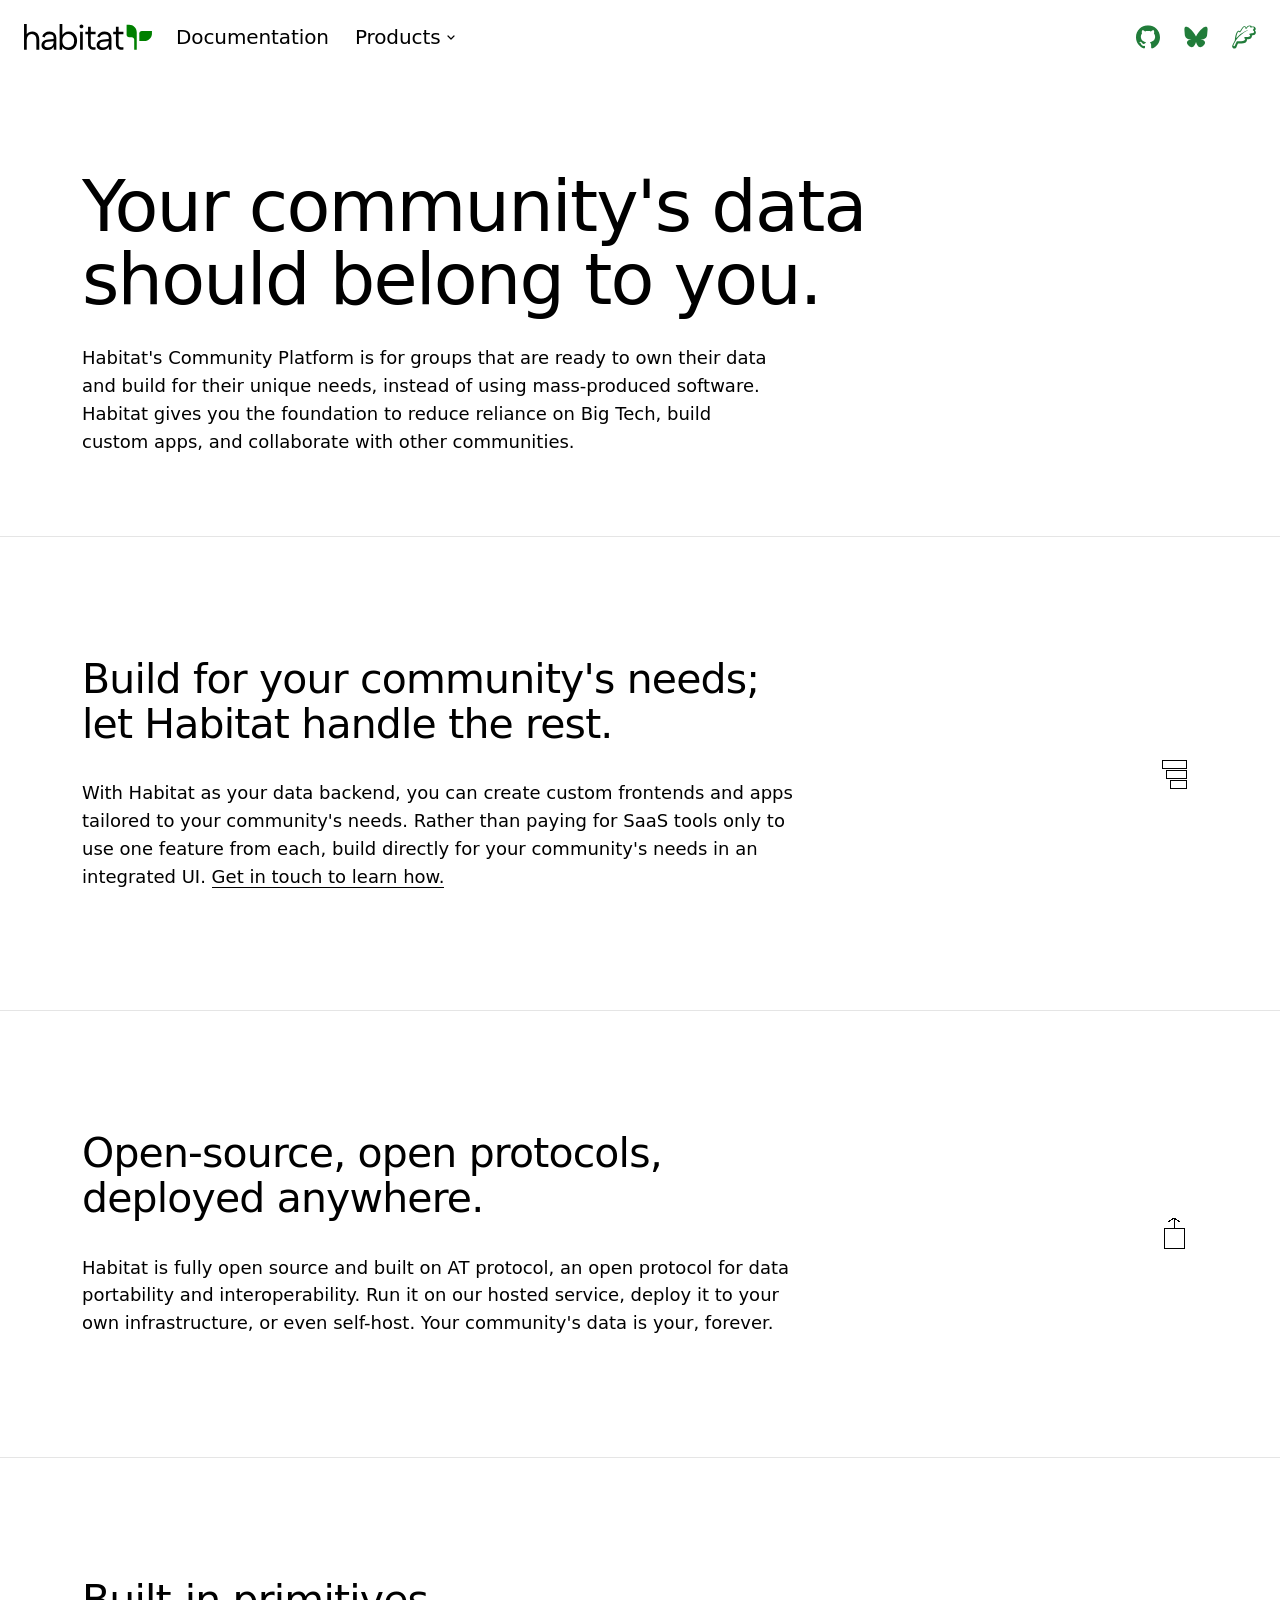
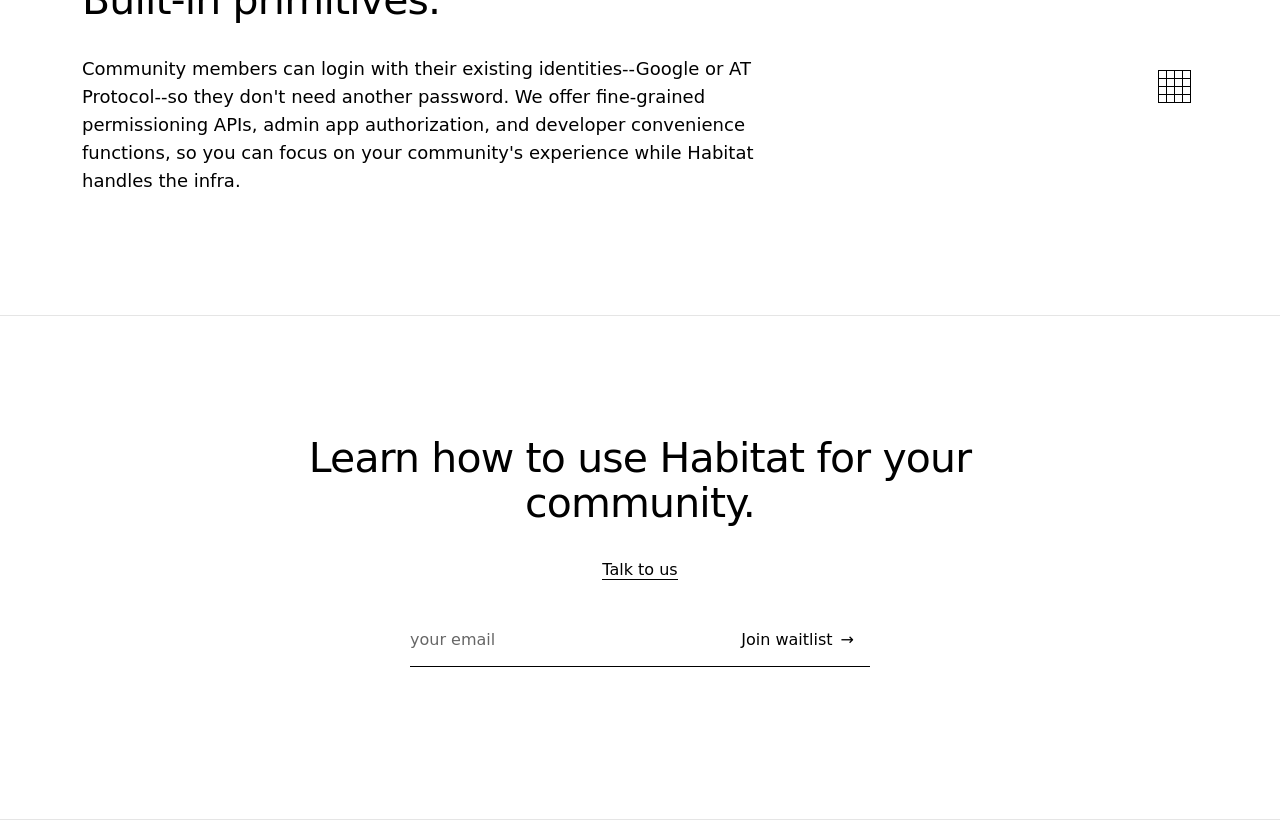
==== commit 19ab17f0: "documentation" ====
--- a/community-platform/index.html
+++ b/community-platform/index.html
@@ -1,8 +1,8 @@
-<!DOCTYPE html><html lang="en"> <head><meta charset="utf-8"><link rel="icon" type="image/svg+xml" href="/favicon.svg"><link rel="icon" href="/favicon.ico"><meta name="viewport" content="width=device-width, initial-scale=1.0"><meta name="generator" content="Astro v6.0.4"><title>Community Platform — Habitat</title><meta name="description" content="A data ownership platform for communities."><meta property="og:type" content="website"><meta property="og:url" content="https://habitat.network/community-platform/"><meta property="og:title" content="Community Platform — Habitat"><meta property="og:description" content="A data ownership platform for communities."><meta property="og:image" content="https://habitat.network/cover.png"><meta name="twitter:card" content="summary_large_image"><meta name="twitter:title" content="Community Platform — Habitat"><meta name="twitter:description" content="A data ownership platform for communities."><meta name="twitter:image" content="https://habitat.network/cover.png"><meta name="astro-view-transitions-enabled" content="true"><meta name="astro-view-transitions-fallback" content="animate"><script type="module" src="/_astro/ClientRouter.astro_astro_type_script_index_0_lang.DmQZLfuR.js"></script><link rel="stylesheet" href="/_astro/landing.Bqi8tAOw.css">
+<!DOCTYPE html><html lang="en"> <head><meta charset="utf-8"><link rel="icon" type="image/svg+xml" href="/favicon.svg"><link rel="icon" href="/favicon.ico"><meta name="viewport" content="width=device-width, initial-scale=1.0"><meta name="generator" content="Astro v6.0.4"><title>Community Platform — Habitat</title><meta name="description" content="A data ownership platform for communities."><meta property="og:type" content="website"><meta property="og:url" content="https://habitat.network/community-platform/"><meta property="og:title" content="Community Platform — Habitat"><meta property="og:description" content="A data ownership platform for communities."><meta property="og:image" content="https://habitat.network/cover.png"><meta name="twitter:card" content="summary_large_image"><meta name="twitter:title" content="Community Platform — Habitat"><meta name="twitter:description" content="A data ownership platform for communities."><meta name="twitter:image" content="https://habitat.network/cover.png"><meta name="astro-view-transitions-enabled" content="true"><meta name="astro-view-transitions-fallback" content="animate"><script type="module" src="/_astro/ClientRouter.astro_astro_type_script_index_0_lang.DmQZLfuR.js"></script><link rel="stylesheet" href="/_astro/landing.DSjYgjod.css">
 <style>.landing.cp .hero{padding:96px 0 80px}.landing.cp .display{max-width:18ch}.landing.cp .hero-sub{max-width:60ch;margin-bottom:0}.landing.cp .section h2{max-width:28ch}.landing.cp .lead{max-width:64ch;margin-bottom:0}.landing.cp .section-with-icon{display:grid;grid-template-columns:1fr 64px;gap:48px;align-items:center}.landing.cp .section-icon{display:block;justify-self:end;color:var(--black)}@media(max-width:880px){.landing.cp .hero{padding:56px 0 64px}.landing.cp .section-with-icon{grid-template-columns:1fr}.landing.cp .section-icon{display:none}}.waitlist{display:flex;align-items:stretch;gap:0;max-width:460px;border-bottom:1px solid var(--black)}.waitlist.center{margin:28px auto 0}.waitlist input{flex:1;border:none;outline:none;padding:14px 0;font:inherit;font-size:1rem;background:transparent;color:var(--black)}.waitlist input::placeholder{color:var(--muted)}.waitlist button{border:none;background:transparent;color:var(--black);font:inherit;font-weight:500;font-size:1rem;padding:14px 16px 14px 0;cursor:pointer;display:inline-flex;align-items:center;gap:8px;transition:color .16s ease}.waitlist button:hover{color:var(--green)}.waitlist button span{transition:transform .2s ease}.waitlist button:hover span{transform:translate(4px)}.waitlist-status{margin:12px 0 0;min-height:1.25rem;font-family:JetBrains Mono,ui-monospace,monospace;font-size:.8125rem;color:var(--muted)}.waitlist-status[data-status=success]{color:var(--green)}.waitlist-status[data-status=invalid],.waitlist-status[data-status=error]{color:var(--black)}.section.closing .waitlist-status{text-align:center}.section.closing h2{max-width:none;margin-left:auto;margin-right:auto}
-</style></head>  <header class="flex justify-between px-6 py-4 items-center sticky top-0 z-10 bg-white" data-astro-cid-3ef6ksr2> <div class="flex items-center gap-6" data-astro-cid-3ef6ksr2> <a href="/" data-astro-cid-3ef6ksr2><img src="/habitat-wordmark.svg" class="w-32" data-astro-cid-3ef6ksr2></a> <div class="hidden md:block" data-astro-cid-3ef6ksr2> <div class="products-menu" data-astro-cid-3ef6ksr2> <button type="button" class="products-trigger" aria-haspopup="true" aria-expanded="false" data-astro-cid-3ef6ksr2>
+</style></head>  <header class="flex justify-between px-6 py-4 items-center sticky top-0 z-10 bg-white" data-astro-cid-3ef6ksr2> <div class="flex items-center gap-6" data-astro-cid-3ef6ksr2> <a href="/" data-astro-cid-3ef6ksr2><img src="/habitat-wordmark.svg" class="w-32" data-astro-cid-3ef6ksr2></a> <a href="https://habitat.network/habitat/api" class="hidden md:block docs-link" data-astro-cid-3ef6ksr2>Documentation</a> <div class="hidden md:block" data-astro-cid-3ef6ksr2> <div class="products-menu" data-astro-cid-3ef6ksr2> <button type="button" class="products-trigger" aria-haspopup="true" aria-expanded="false" data-astro-cid-3ef6ksr2>
 Products
-<svg class="products-caret" width="10" height="10" viewBox="0 0 10 10" aria-hidden="true" data-astro-cid-3ef6ksr2> <path d="M2 4 L5 7 L8 4" fill="none" stroke="currentColor" stroke-width="1.2" stroke-linecap="round" stroke-linejoin="round" data-astro-cid-3ef6ksr2></path> </svg> </button> <div class="products-panel" role="menu" data-astro-cid-3ef6ksr2> <a href="/community-platform" class="products-item" role="menuitem" data-astro-cid-3ef6ksr2> <span class="products-item-label" data-astro-cid-3ef6ksr2>Community Platform</span> </a> <span class="products-item is-disabled" role="menuitem" aria-disabled="true" data-astro-cid-3ef6ksr2> <span class="products-item-label" data-astro-cid-3ef6ksr2>Shared Context MCP</span> </span> </div> </div> </div> </div> <div class="hidden md:flex items-center gap-6" data-astro-cid-3ef6ksr2> <a href="https://github.com/habitat-network/habitat" aria-label="GitHub" data-astro-cid-3ef6ksr2> <svg class="w-6 h-6" viewBox="0 0 98 96" fill="none" xmlns="http://www.w3.org/2000/svg"><g clip-path="url(#clip0_730_27126)"><path d="M41.4395 69.3848C28.8066 67.8535 19.9062 58.7617 19.9062 46.9902C19.9062 42.2051 21.6289 37.0371 24.5 33.5918C23.2559 30.4336 23.4473 23.7344 24.8828 20.959C28.7109 20.4805 33.8789 22.4902 36.9414 25.2656C40.5781 24.1172 44.4062 23.543 49.0957 23.543C53.7852 23.543 57.6133 24.1172 61.0586 25.1699C64.0254 22.4902 69.2891 20.4805 73.1172 20.959C74.457 23.543 74.6484 30.2422 73.4043 33.4961C76.4668 37.1328 78.0937 42.0137 78.0937 46.9902C78.0937 58.7617 69.1934 67.6621 56.3691 69.2891C59.623 71.3945 61.8242 75.9883 61.8242 81.252L61.8242 91.2051C61.8242 94.0762 64.2168 95.7031 67.0879 94.5547C84.4102 87.9512 98 70.6289 98 49.1914C98 22.1074 75.9883 6.69539e-07 48.9043 4.309e-07C21.8203 1.92261e-07 -1.9479e-07 22.1074 -4.3343e-07 49.1914C-6.20631e-07 70.4375 13.4941 88.0469 31.6777 94.6504C34.2617 95.6074 36.75 93.8848 36.75 91.3008L36.75 83.6445C35.4102 84.2188 33.6875 84.6016 32.1562 84.6016C25.8398 84.6016 22.1074 81.1563 19.4277 74.7441C18.375 72.1602 17.2266 70.6289 15.0254 70.3418C13.877 70.2461 13.4941 69.7676 13.4941 69.1934C13.4941 68.0449 15.4082 67.1836 17.3223 67.1836C20.0977 67.1836 22.4902 68.9063 24.9785 72.4473C26.8926 75.2227 28.9023 76.4668 31.2949 76.4668C33.6875 76.4668 35.2187 75.6055 37.4199 73.4043C39.0469 71.7773 40.291 70.3418 41.4395 69.3848Z" fill="currentColor"></path></g><defs><clipPath id="clip0_730_27126"><rect width="98" height="96" fill="white"></rect></clipPath></defs></svg> </a> <a href="https://bsky.app/profile/habitat.network" aria-label="Bluesky" data-astro-cid-3ef6ksr2> <svg class="w-6 h-6" viewBox="0 0 600 530" xmlns="http://www.w3.org/2000/svg"><path d="m135.72 44.03c66.496 49.921 138.02 151.14 164.28 205.46 26.262-54.316 97.782-155.54 164.28-205.46 47.98-36.021 125.72-63.892 125.72 24.795 0 17.712-10.155 148.79-16.111 170.07-20.703 73.984-96.144 92.854-163.25 81.433 117.3 19.964 147.14 86.092 82.697 152.22-122.39 125.59-175.91-31.511-189.63-71.766-2.514-7.3797-3.6904-10.832-3.7077-7.8964-0.0174-2.9357-1.1937 0.51669-3.7077 7.8964-13.714 40.255-67.233 197.36-189.63 71.766-64.444-66.128-34.605-132.26 82.697-152.22-67.108 11.421-142.55-7.4491-163.25-81.433-5.9562-21.282-16.111-152.36-16.111-170.07 0-88.687 77.742-60.816 125.72-24.795z" fill="currentColor"></path></svg> </a> <a href="https://habitat.leaflet.pub" aria-label="Leaflet" data-astro-cid-3ef6ksr2> <svg class="w-6 h-6" viewBox="0 0 64 64" fill="none" xmlns="http://www.w3.org/2000/svg"><path fill-rule="evenodd" clip-rule="evenodd" d="M6.19354 43.7615C4.02326 47.9529 2.3971 50.6787 0.825968 54.5903C-0.40065 57.6442 1.08066 61.1142 4.13453 62.3408C7.18841 63.5675 10.6584 62.0862 11.8851 59.0323C12.1956 58.2591 12.4949 57.4976 12.784 56.7619L12.7867 56.755C13.8877 53.9534 14.8372 51.5562 15.9859 49.3971C17.2796 49.3269 18.7589 49.3161 20.4268 49.3067L20.6365 49.3056C23.6784 49.2888 27.3433 49.2687 30.5036 48.629C33.6657 47.989 37.5791 46.476 39.3089 42.4233C39.7772 41.3263 40.2521 39.7069 39.8363 38.0619C39.9611 38.0618 40.0889 38.0618 40.2201 38.0618C40.2903 38.0618 40.3619 38.0618 40.4348 38.0619C42.1036 38.063 44.452 38.0645 46.5513 37.4934C49.0009 36.8271 51.5766 35.2492 52.7066 31.9254C53.115 30.7244 53.1906 29.4632 52.8381 28.2712C52.9461 28.2521 53.0569 28.2327 53.1706 28.2127C53.2252 28.2032 53.2807 28.1935 53.3369 28.1837C54.7713 27.933 56.6912 27.5974 58.3315 26.9838C59.9271 26.3869 62.5489 25.0534 63.3345 21.9971C63.7822 20.2552 63.7353 18.411 62.7294 16.7456C62.3111 16.0531 61.779 15.5078 61.3069 15.1057C61.7466 14.5555 62.3058 13.79 62.6909 12.9455C63.3591 11.4803 63.7036 9.32754 62.3369 7.22123C60.7856 4.83067 58.1256 4.41306 56.8098 4.30487C55.4415 4.19236 53.9707 4.31254 52.9137 4.40806C52.7702 4.05645 52.5725 3.68669 52.2993 3.32178C50.832 1.36219 48.5559 1.19749 47.2748 1.23194C44.6865 1.30155 42.6621 2.45002 41.1987 3.64119C40.4307 4.26635 38.6031 6.82233 38.0052 7.48715C38.0052 5.10325 35.7086 3.89003 34.0939 3.64119C30.959 3.15806 29.0173 5.17673 27.2122 7.48715C24.962 10.3672 23.22 14.0741 21.1617 16.8593C20.4523 16.3978 19.6125 15.3179 18.2694 15.3803C16.0564 15.4831 14.5863 16.9832 13.6351 18.0097C11.9797 19.796 10.9264 23.0413 10.2095 25.4575C9.43004 28.9535 8.89843 30.4276 8.26688 34.2604C7.8913 36.5398 7.70089 38.3385 7.70089 40.8839C7.27002 41.7282 6.77687 42.635 6.19354 43.7615Z" fill="currentColor"></path><path fill-rule="evenodd" clip-rule="evenodd" d="M18.9944 18.4871C19.6421 19.0561 20.4012 19.7231 22.0388 19.1533C23.1095 18.7808 24.4933 16.3538 26.0373 13.6458C28.2942 9.68748 30.8934 5.12877 33.3576 5.50855C36.3301 5.96665 36.1471 7.6122 36.0064 8.87787C35.9077 9.76563 35.8298 10.4665 36.8761 10.4396C37.9419 10.4122 38.9792 9.15957 40.1829 7.70596C41.8456 5.69807 43.826 3.30666 46.6379 3.23104C48.6204 3.17772 48.5891 4.03205 48.5574 4.89842C48.5371 5.45219 48.5166 6.01088 49.0218 6.34062C49.5194 6.66547 50.7707 6.55195 52.2092 6.42146C54.5154 6.21226 57.3027 5.95942 58.2369 7.39914C59.0583 8.66485 58.0119 9.92284 57.0089 11.1286C56.1594 12.1499 55.341 13.1337 55.7152 14.0531C56.0204 14.8031 56.647 15.2257 57.2613 15.64C58.2659 16.3175 59.2375 16.9727 58.7159 19.0019C58.1644 21.1475 54.8463 21.7286 51.7361 22.2733C49.1306 22.7296 46.6709 23.1603 46.106 24.4639C45.7516 25.2816 46.3394 25.6623 46.9979 26.0889C47.7849 26.5986 48.673 27.1739 48.1751 28.6384C47.011 32.0622 43.1238 32.0622 39.4756 32.0623C36.3442 32.0623 33.3888 32.0624 32.4827 34.2275C31.9596 35.4776 32.7514 35.6982 33.6201 35.9404C34.6836 36.2368 35.8623 36.5653 34.8856 38.8535C33.0165 43.2324 26.0433 43.2715 19.6599 43.3073C17.3193 43.3205 15.058 43.3332 13.1567 43.5592C12.9396 43.585 12.7471 43.7095 12.6334 43.8962C10.8838 46.767 9.64296 49.9245 8.31937 53.2926C8.0286 54.0325 7.73384 54.7825 7.42881 55.542C7.02558 56.5459 5.88485 57.0328 4.88093 56.6296C3.877 56.2264 3.39005 55.0857 3.79328 54.0817C5.29513 50.3426 7.02775 46.9042 8.92229 43.7479C12.0142 38.0542 18.109 31.0686 24.5542 25.8207C30.2889 21.0461 35.7654 17.4724 42.1392 14.7607C42.9371 14.4212 42.7002 13.4882 41.8673 13.7289C36.2143 15.3625 31.2171 18.6029 26.0373 21.8684C20.4035 25.4201 15.6824 30.2231 12.7771 33.7151C12.2649 34.3308 11.1447 33.8245 11.306 33.04C12.5677 26.9025 13.87 21.27 15.7789 19.2101C17.5913 17.2543 18.2114 17.7992 18.9944 18.4871Z" fill="white"></path></svg> </a> </div> <!-- Mobile menu --> <details class="md:hidden relative" data-astro-cid-3ef6ksr2> <summary class="list-none cursor-pointer [&::-webkit-details-marker]:hidden" data-astro-cid-3ef6ksr2> <svg xmlns="http://www.w3.org/2000/svg" class="w-6 h-6" fill="none" viewBox="0 0 24 24" stroke="currentColor" data-astro-cid-3ef6ksr2> <path stroke-linecap="round" stroke-linejoin="round" stroke-width="2" d="M4 6h16M4 12h16M4 18h16" data-astro-cid-3ef6ksr2></path> </svg> </summary> <div class="absolute right-0 top-full mt-2 bg-white border border-gray-300 rounded-lg p-4 flex flex-col gap-4 min-w-56 shadow-lg z-20" data-astro-cid-3ef6ksr2> <div class="flex flex-col gap-2 text-sm" data-astro-cid-3ef6ksr2> <div class="text-xs uppercase tracking-wider text-gray-500" data-astro-cid-3ef6ksr2>Products</div> <a href="/community-platform" class="text-black no-underline" data-astro-cid-3ef6ksr2>Community Platform</a> <span class="text-gray-400 cursor-not-allowed select-none" data-astro-cid-3ef6ksr2>(Soon) Shared Context Layer</span> </div> <div class="border-t border-gray-200 pt-3 flex gap-4" data-astro-cid-3ef6ksr2> <a href="https://github.com/habitat-network/habitat" aria-label="GitHub" data-astro-cid-3ef6ksr2> <svg class="w-6 h-6" viewBox="0 0 98 96" fill="none" xmlns="http://www.w3.org/2000/svg"><g clip-path="url(#clip0_730_27126)"><path d="M41.4395 69.3848C28.8066 67.8535 19.9062 58.7617 19.9062 46.9902C19.9062 42.2051 21.6289 37.0371 24.5 33.5918C23.2559 30.4336 23.4473 23.7344 24.8828 20.959C28.7109 20.4805 33.8789 22.4902 36.9414 25.2656C40.5781 24.1172 44.4062 23.543 49.0957 23.543C53.7852 23.543 57.6133 24.1172 61.0586 25.1699C64.0254 22.4902 69.2891 20.4805 73.1172 20.959C74.457 23.543 74.6484 30.2422 73.4043 33.4961C76.4668 37.1328 78.0937 42.0137 78.0937 46.9902C78.0937 58.7617 69.1934 67.6621 56.3691 69.2891C59.623 71.3945 61.8242 75.9883 61.8242 81.252L61.8242 91.2051C61.8242 94.0762 64.2168 95.7031 67.0879 94.5547C84.4102 87.9512 98 70.6289 98 49.1914C98 22.1074 75.9883 6.69539e-07 48.9043 4.309e-07C21.8203 1.92261e-07 -1.9479e-07 22.1074 -4.3343e-07 49.1914C-6.20631e-07 70.4375 13.4941 88.0469 31.6777 94.6504C34.2617 95.6074 36.75 93.8848 36.75 91.3008L36.75 83.6445C35.4102 84.2188 33.6875 84.6016 32.1562 84.6016C25.8398 84.6016 22.1074 81.1563 19.4277 74.7441C18.375 72.1602 17.2266 70.6289 15.0254 70.3418C13.877 70.2461 13.4941 69.7676 13.4941 69.1934C13.4941 68.0449 15.4082 67.1836 17.3223 67.1836C20.0977 67.1836 22.4902 68.9063 24.9785 72.4473C26.8926 75.2227 28.9023 76.4668 31.2949 76.4668C33.6875 76.4668 35.2187 75.6055 37.4199 73.4043C39.0469 71.7773 40.291 70.3418 41.4395 69.3848Z" fill="currentColor"></path></g><defs><clipPath id="clip0_730_27126"><rect width="98" height="96" fill="white"></rect></clipPath></defs></svg> </a> <a href="https://bsky.app/profile/habitat.network" aria-label="Bluesky" data-astro-cid-3ef6ksr2> <svg class="w-6 h-6" viewBox="0 0 600 530" xmlns="http://www.w3.org/2000/svg"><path d="m135.72 44.03c66.496 49.921 138.02 151.14 164.28 205.46 26.262-54.316 97.782-155.54 164.28-205.46 47.98-36.021 125.72-63.892 125.72 24.795 0 17.712-10.155 148.79-16.111 170.07-20.703 73.984-96.144 92.854-163.25 81.433 117.3 19.964 147.14 86.092 82.697 152.22-122.39 125.59-175.91-31.511-189.63-71.766-2.514-7.3797-3.6904-10.832-3.7077-7.8964-0.0174-2.9357-1.1937 0.51669-3.7077 7.8964-13.714 40.255-67.233 197.36-189.63 71.766-64.444-66.128-34.605-132.26 82.697-152.22-67.108 11.421-142.55-7.4491-163.25-81.433-5.9562-21.282-16.111-152.36-16.111-170.07 0-88.687 77.742-60.816 125.72-24.795z" fill="currentColor"></path></svg> </a> <a href="https://habitat.leaflet.pub" aria-label="Leaflet" data-astro-cid-3ef6ksr2> <svg class="w-6 h-6" viewBox="0 0 64 64" fill="none" xmlns="http://www.w3.org/2000/svg"><path fill-rule="evenodd" clip-rule="evenodd" d="M6.19354 43.7615C4.02326 47.9529 2.3971 50.6787 0.825968 54.5903C-0.40065 57.6442 1.08066 61.1142 4.13453 62.3408C7.18841 63.5675 10.6584 62.0862 11.8851 59.0323C12.1956 58.2591 12.4949 57.4976 12.784 56.7619L12.7867 56.755C13.8877 53.9534 14.8372 51.5562 15.9859 49.3971C17.2796 49.3269 18.7589 49.3161 20.4268 49.3067L20.6365 49.3056C23.6784 49.2888 27.3433 49.2687 30.5036 48.629C33.6657 47.989 37.5791 46.476 39.3089 42.4233C39.7772 41.3263 40.2521 39.7069 39.8363 38.0619C39.9611 38.0618 40.0889 38.0618 40.2201 38.0618C40.2903 38.0618 40.3619 38.0618 40.4348 38.0619C42.1036 38.063 44.452 38.0645 46.5513 37.4934C49.0009 36.8271 51.5766 35.2492 52.7066 31.9254C53.115 30.7244 53.1906 29.4632 52.8381 28.2712C52.9461 28.2521 53.0569 28.2327 53.1706 28.2127C53.2252 28.2032 53.2807 28.1935 53.3369 28.1837C54.7713 27.933 56.6912 27.5974 58.3315 26.9838C59.9271 26.3869 62.5489 25.0534 63.3345 21.9971C63.7822 20.2552 63.7353 18.411 62.7294 16.7456C62.3111 16.0531 61.779 15.5078 61.3069 15.1057C61.7466 14.5555 62.3058 13.79 62.6909 12.9455C63.3591 11.4803 63.7036 9.32754 62.3369 7.22123C60.7856 4.83067 58.1256 4.41306 56.8098 4.30487C55.4415 4.19236 53.9707 4.31254 52.9137 4.40806C52.7702 4.05645 52.5725 3.68669 52.2993 3.32178C50.832 1.36219 48.5559 1.19749 47.2748 1.23194C44.6865 1.30155 42.6621 2.45002 41.1987 3.64119C40.4307 4.26635 38.6031 6.82233 38.0052 7.48715C38.0052 5.10325 35.7086 3.89003 34.0939 3.64119C30.959 3.15806 29.0173 5.17673 27.2122 7.48715C24.962 10.3672 23.22 14.0741 21.1617 16.8593C20.4523 16.3978 19.6125 15.3179 18.2694 15.3803C16.0564 15.4831 14.5863 16.9832 13.6351 18.0097C11.9797 19.796 10.9264 23.0413 10.2095 25.4575C9.43004 28.9535 8.89843 30.4276 8.26688 34.2604C7.8913 36.5398 7.70089 38.3385 7.70089 40.8839C7.27002 41.7282 6.77687 42.635 6.19354 43.7615Z" fill="currentColor"></path><path fill-rule="evenodd" clip-rule="evenodd" d="M18.9944 18.4871C19.6421 19.0561 20.4012 19.7231 22.0388 19.1533C23.1095 18.7808 24.4933 16.3538 26.0373 13.6458C28.2942 9.68748 30.8934 5.12877 33.3576 5.50855C36.3301 5.96665 36.1471 7.6122 36.0064 8.87787C35.9077 9.76563 35.8298 10.4665 36.8761 10.4396C37.9419 10.4122 38.9792 9.15957 40.1829 7.70596C41.8456 5.69807 43.826 3.30666 46.6379 3.23104C48.6204 3.17772 48.5891 4.03205 48.5574 4.89842C48.5371 5.45219 48.5166 6.01088 49.0218 6.34062C49.5194 6.66547 50.7707 6.55195 52.2092 6.42146C54.5154 6.21226 57.3027 5.95942 58.2369 7.39914C59.0583 8.66485 58.0119 9.92284 57.0089 11.1286C56.1594 12.1499 55.341 13.1337 55.7152 14.0531C56.0204 14.8031 56.647 15.2257 57.2613 15.64C58.2659 16.3175 59.2375 16.9727 58.7159 19.0019C58.1644 21.1475 54.8463 21.7286 51.7361 22.2733C49.1306 22.7296 46.6709 23.1603 46.106 24.4639C45.7516 25.2816 46.3394 25.6623 46.9979 26.0889C47.7849 26.5986 48.673 27.1739 48.1751 28.6384C47.011 32.0622 43.1238 32.0622 39.4756 32.0623C36.3442 32.0623 33.3888 32.0624 32.4827 34.2275C31.9596 35.4776 32.7514 35.6982 33.6201 35.9404C34.6836 36.2368 35.8623 36.5653 34.8856 38.8535C33.0165 43.2324 26.0433 43.2715 19.6599 43.3073C17.3193 43.3205 15.058 43.3332 13.1567 43.5592C12.9396 43.585 12.7471 43.7095 12.6334 43.8962C10.8838 46.767 9.64296 49.9245 8.31937 53.2926C8.0286 54.0325 7.73384 54.7825 7.42881 55.542C7.02558 56.5459 5.88485 57.0328 4.88093 56.6296C3.877 56.2264 3.39005 55.0857 3.79328 54.0817C5.29513 50.3426 7.02775 46.9042 8.92229 43.7479C12.0142 38.0542 18.109 31.0686 24.5542 25.8207C30.2889 21.0461 35.7654 17.4724 42.1392 14.7607C42.9371 14.4212 42.7002 13.4882 41.8673 13.7289C36.2143 15.3625 31.2171 18.6029 26.0373 21.8684C20.4035 25.4201 15.6824 30.2231 12.7771 33.7151C12.2649 34.3308 11.1447 33.8245 11.306 33.04C12.5677 26.9025 13.87 21.27 15.7789 19.2101C17.5913 17.2543 18.2114 17.7992 18.9944 18.4871Z" fill="white"></path></svg> </a> </div> </div> </details> </header>  <script type="module">document.querySelectorAll(".products-menu").forEach(e=>{const s=e.querySelector(".products-trigger");if(!s)return;const t=r=>s.setAttribute("aria-expanded",String(r));e.addEventListener("mouseenter",()=>t(!0)),e.addEventListener("mouseleave",()=>t(!1)),e.addEventListener("focusin",()=>t(!0)),e.addEventListener("focusout",r=>{e.contains(r.relatedTarget)||t(!1)})});</script> <main class="landing cp"> <!-- HERO --> <section class="hero"> <div class="hero-inner"> <h1 class="display reveal" style="--d: 80ms">Your community's data should belong to you.</h1> <p class="hero-sub reveal" style="--d: 160ms">
+<svg class="products-caret" width="10" height="10" viewBox="0 0 10 10" aria-hidden="true" data-astro-cid-3ef6ksr2> <path d="M2 4 L5 7 L8 4" fill="none" stroke="currentColor" stroke-width="1.2" stroke-linecap="round" stroke-linejoin="round" data-astro-cid-3ef6ksr2></path> </svg> </button> <div class="products-panel" role="menu" data-astro-cid-3ef6ksr2> <a href="/community-platform" class="products-item" role="menuitem" data-astro-cid-3ef6ksr2> <span class="products-item-label" data-astro-cid-3ef6ksr2>Community Platform</span> </a> <span class="products-item is-disabled" role="menuitem" aria-disabled="true" data-astro-cid-3ef6ksr2> <span class="products-item-label" data-astro-cid-3ef6ksr2>Shared Context MCP</span> </span> </div> </div> </div> </div> <div class="hidden md:flex items-center gap-6" data-astro-cid-3ef6ksr2> <a href="https://github.com/habitat-network/habitat" aria-label="GitHub" data-astro-cid-3ef6ksr2> <svg class="w-6 h-6" viewBox="0 0 98 96" fill="none" xmlns="http://www.w3.org/2000/svg"><g clip-path="url(#clip0_730_27126)"><path d="M41.4395 69.3848C28.8066 67.8535 19.9062 58.7617 19.9062 46.9902C19.9062 42.2051 21.6289 37.0371 24.5 33.5918C23.2559 30.4336 23.4473 23.7344 24.8828 20.959C28.7109 20.4805 33.8789 22.4902 36.9414 25.2656C40.5781 24.1172 44.4062 23.543 49.0957 23.543C53.7852 23.543 57.6133 24.1172 61.0586 25.1699C64.0254 22.4902 69.2891 20.4805 73.1172 20.959C74.457 23.543 74.6484 30.2422 73.4043 33.4961C76.4668 37.1328 78.0937 42.0137 78.0937 46.9902C78.0937 58.7617 69.1934 67.6621 56.3691 69.2891C59.623 71.3945 61.8242 75.9883 61.8242 81.252L61.8242 91.2051C61.8242 94.0762 64.2168 95.7031 67.0879 94.5547C84.4102 87.9512 98 70.6289 98 49.1914C98 22.1074 75.9883 6.69539e-07 48.9043 4.309e-07C21.8203 1.92261e-07 -1.9479e-07 22.1074 -4.3343e-07 49.1914C-6.20631e-07 70.4375 13.4941 88.0469 31.6777 94.6504C34.2617 95.6074 36.75 93.8848 36.75 91.3008L36.75 83.6445C35.4102 84.2188 33.6875 84.6016 32.1562 84.6016C25.8398 84.6016 22.1074 81.1563 19.4277 74.7441C18.375 72.1602 17.2266 70.6289 15.0254 70.3418C13.877 70.2461 13.4941 69.7676 13.4941 69.1934C13.4941 68.0449 15.4082 67.1836 17.3223 67.1836C20.0977 67.1836 22.4902 68.9063 24.9785 72.4473C26.8926 75.2227 28.9023 76.4668 31.2949 76.4668C33.6875 76.4668 35.2187 75.6055 37.4199 73.4043C39.0469 71.7773 40.291 70.3418 41.4395 69.3848Z" fill="currentColor"></path></g><defs><clipPath id="clip0_730_27126"><rect width="98" height="96" fill="white"></rect></clipPath></defs></svg> </a> <a href="https://bsky.app/profile/habitat.network" aria-label="Bluesky" data-astro-cid-3ef6ksr2> <svg class="w-6 h-6" viewBox="0 0 600 530" xmlns="http://www.w3.org/2000/svg"><path d="m135.72 44.03c66.496 49.921 138.02 151.14 164.28 205.46 26.262-54.316 97.782-155.54 164.28-205.46 47.98-36.021 125.72-63.892 125.72 24.795 0 17.712-10.155 148.79-16.111 170.07-20.703 73.984-96.144 92.854-163.25 81.433 117.3 19.964 147.14 86.092 82.697 152.22-122.39 125.59-175.91-31.511-189.63-71.766-2.514-7.3797-3.6904-10.832-3.7077-7.8964-0.0174-2.9357-1.1937 0.51669-3.7077 7.8964-13.714 40.255-67.233 197.36-189.63 71.766-64.444-66.128-34.605-132.26 82.697-152.22-67.108 11.421-142.55-7.4491-163.25-81.433-5.9562-21.282-16.111-152.36-16.111-170.07 0-88.687 77.742-60.816 125.72-24.795z" fill="currentColor"></path></svg> </a> <a href="https://habitat.leaflet.pub" aria-label="Leaflet" data-astro-cid-3ef6ksr2> <svg class="w-6 h-6" viewBox="0 0 64 64" fill="none" xmlns="http://www.w3.org/2000/svg"><path fill-rule="evenodd" clip-rule="evenodd" d="M6.19354 43.7615C4.02326 47.9529 2.3971 50.6787 0.825968 54.5903C-0.40065 57.6442 1.08066 61.1142 4.13453 62.3408C7.18841 63.5675 10.6584 62.0862 11.8851 59.0323C12.1956 58.2591 12.4949 57.4976 12.784 56.7619L12.7867 56.755C13.8877 53.9534 14.8372 51.5562 15.9859 49.3971C17.2796 49.3269 18.7589 49.3161 20.4268 49.3067L20.6365 49.3056C23.6784 49.2888 27.3433 49.2687 30.5036 48.629C33.6657 47.989 37.5791 46.476 39.3089 42.4233C39.7772 41.3263 40.2521 39.7069 39.8363 38.0619C39.9611 38.0618 40.0889 38.0618 40.2201 38.0618C40.2903 38.0618 40.3619 38.0618 40.4348 38.0619C42.1036 38.063 44.452 38.0645 46.5513 37.4934C49.0009 36.8271 51.5766 35.2492 52.7066 31.9254C53.115 30.7244 53.1906 29.4632 52.8381 28.2712C52.9461 28.2521 53.0569 28.2327 53.1706 28.2127C53.2252 28.2032 53.2807 28.1935 53.3369 28.1837C54.7713 27.933 56.6912 27.5974 58.3315 26.9838C59.9271 26.3869 62.5489 25.0534 63.3345 21.9971C63.7822 20.2552 63.7353 18.411 62.7294 16.7456C62.3111 16.0531 61.779 15.5078 61.3069 15.1057C61.7466 14.5555 62.3058 13.79 62.6909 12.9455C63.3591 11.4803 63.7036 9.32754 62.3369 7.22123C60.7856 4.83067 58.1256 4.41306 56.8098 4.30487C55.4415 4.19236 53.9707 4.31254 52.9137 4.40806C52.7702 4.05645 52.5725 3.68669 52.2993 3.32178C50.832 1.36219 48.5559 1.19749 47.2748 1.23194C44.6865 1.30155 42.6621 2.45002 41.1987 3.64119C40.4307 4.26635 38.6031 6.82233 38.0052 7.48715C38.0052 5.10325 35.7086 3.89003 34.0939 3.64119C30.959 3.15806 29.0173 5.17673 27.2122 7.48715C24.962 10.3672 23.22 14.0741 21.1617 16.8593C20.4523 16.3978 19.6125 15.3179 18.2694 15.3803C16.0564 15.4831 14.5863 16.9832 13.6351 18.0097C11.9797 19.796 10.9264 23.0413 10.2095 25.4575C9.43004 28.9535 8.89843 30.4276 8.26688 34.2604C7.8913 36.5398 7.70089 38.3385 7.70089 40.8839C7.27002 41.7282 6.77687 42.635 6.19354 43.7615Z" fill="currentColor"></path><path fill-rule="evenodd" clip-rule="evenodd" d="M18.9944 18.4871C19.6421 19.0561 20.4012 19.7231 22.0388 19.1533C23.1095 18.7808 24.4933 16.3538 26.0373 13.6458C28.2942 9.68748 30.8934 5.12877 33.3576 5.50855C36.3301 5.96665 36.1471 7.6122 36.0064 8.87787C35.9077 9.76563 35.8298 10.4665 36.8761 10.4396C37.9419 10.4122 38.9792 9.15957 40.1829 7.70596C41.8456 5.69807 43.826 3.30666 46.6379 3.23104C48.6204 3.17772 48.5891 4.03205 48.5574 4.89842C48.5371 5.45219 48.5166 6.01088 49.0218 6.34062C49.5194 6.66547 50.7707 6.55195 52.2092 6.42146C54.5154 6.21226 57.3027 5.95942 58.2369 7.39914C59.0583 8.66485 58.0119 9.92284 57.0089 11.1286C56.1594 12.1499 55.341 13.1337 55.7152 14.0531C56.0204 14.8031 56.647 15.2257 57.2613 15.64C58.2659 16.3175 59.2375 16.9727 58.7159 19.0019C58.1644 21.1475 54.8463 21.7286 51.7361 22.2733C49.1306 22.7296 46.6709 23.1603 46.106 24.4639C45.7516 25.2816 46.3394 25.6623 46.9979 26.0889C47.7849 26.5986 48.673 27.1739 48.1751 28.6384C47.011 32.0622 43.1238 32.0622 39.4756 32.0623C36.3442 32.0623 33.3888 32.0624 32.4827 34.2275C31.9596 35.4776 32.7514 35.6982 33.6201 35.9404C34.6836 36.2368 35.8623 36.5653 34.8856 38.8535C33.0165 43.2324 26.0433 43.2715 19.6599 43.3073C17.3193 43.3205 15.058 43.3332 13.1567 43.5592C12.9396 43.585 12.7471 43.7095 12.6334 43.8962C10.8838 46.767 9.64296 49.9245 8.31937 53.2926C8.0286 54.0325 7.73384 54.7825 7.42881 55.542C7.02558 56.5459 5.88485 57.0328 4.88093 56.6296C3.877 56.2264 3.39005 55.0857 3.79328 54.0817C5.29513 50.3426 7.02775 46.9042 8.92229 43.7479C12.0142 38.0542 18.109 31.0686 24.5542 25.8207C30.2889 21.0461 35.7654 17.4724 42.1392 14.7607C42.9371 14.4212 42.7002 13.4882 41.8673 13.7289C36.2143 15.3625 31.2171 18.6029 26.0373 21.8684C20.4035 25.4201 15.6824 30.2231 12.7771 33.7151C12.2649 34.3308 11.1447 33.8245 11.306 33.04C12.5677 26.9025 13.87 21.27 15.7789 19.2101C17.5913 17.2543 18.2114 17.7992 18.9944 18.4871Z" fill="white"></path></svg> </a> </div> <!-- Mobile menu --> <details class="md:hidden relative" data-astro-cid-3ef6ksr2> <summary class="list-none cursor-pointer [&::-webkit-details-marker]:hidden" data-astro-cid-3ef6ksr2> <svg xmlns="http://www.w3.org/2000/svg" class="w-6 h-6" fill="none" viewBox="0 0 24 24" stroke="currentColor" data-astro-cid-3ef6ksr2> <path stroke-linecap="round" stroke-linejoin="round" stroke-width="2" d="M4 6h16M4 12h16M4 18h16" data-astro-cid-3ef6ksr2></path> </svg> </summary> <div class="absolute right-0 top-full mt-2 bg-white border border-gray-300 rounded-lg p-4 flex flex-col gap-4 min-w-56 shadow-lg z-20" data-astro-cid-3ef6ksr2> <a href="https://habitat.network/habitat/api" class="text-black no-underline text-sm" data-astro-cid-3ef6ksr2>Documentation</a> <div class="flex flex-col gap-2 text-sm" data-astro-cid-3ef6ksr2> <div class="text-xs uppercase tracking-wider text-gray-500" data-astro-cid-3ef6ksr2>Products</div> <a href="/community-platform" class="text-black no-underline" data-astro-cid-3ef6ksr2>Community Platform</a> <span class="text-gray-400 cursor-not-allowed select-none" data-astro-cid-3ef6ksr2>(Soon) Shared Context Layer</span> </div> <div class="border-t border-gray-200 pt-3 flex gap-4" data-astro-cid-3ef6ksr2> <a href="https://github.com/habitat-network/habitat" aria-label="GitHub" data-astro-cid-3ef6ksr2> <svg class="w-6 h-6" viewBox="0 0 98 96" fill="none" xmlns="http://www.w3.org/2000/svg"><g clip-path="url(#clip0_730_27126)"><path d="M41.4395 69.3848C28.8066 67.8535 19.9062 58.7617 19.9062 46.9902C19.9062 42.2051 21.6289 37.0371 24.5 33.5918C23.2559 30.4336 23.4473 23.7344 24.8828 20.959C28.7109 20.4805 33.8789 22.4902 36.9414 25.2656C40.5781 24.1172 44.4062 23.543 49.0957 23.543C53.7852 23.543 57.6133 24.1172 61.0586 25.1699C64.0254 22.4902 69.2891 20.4805 73.1172 20.959C74.457 23.543 74.6484 30.2422 73.4043 33.4961C76.4668 37.1328 78.0937 42.0137 78.0937 46.9902C78.0937 58.7617 69.1934 67.6621 56.3691 69.2891C59.623 71.3945 61.8242 75.9883 61.8242 81.252L61.8242 91.2051C61.8242 94.0762 64.2168 95.7031 67.0879 94.5547C84.4102 87.9512 98 70.6289 98 49.1914C98 22.1074 75.9883 6.69539e-07 48.9043 4.309e-07C21.8203 1.92261e-07 -1.9479e-07 22.1074 -4.3343e-07 49.1914C-6.20631e-07 70.4375 13.4941 88.0469 31.6777 94.6504C34.2617 95.6074 36.75 93.8848 36.75 91.3008L36.75 83.6445C35.4102 84.2188 33.6875 84.6016 32.1562 84.6016C25.8398 84.6016 22.1074 81.1563 19.4277 74.7441C18.375 72.1602 17.2266 70.6289 15.0254 70.3418C13.877 70.2461 13.4941 69.7676 13.4941 69.1934C13.4941 68.0449 15.4082 67.1836 17.3223 67.1836C20.0977 67.1836 22.4902 68.9063 24.9785 72.4473C26.8926 75.2227 28.9023 76.4668 31.2949 76.4668C33.6875 76.4668 35.2187 75.6055 37.4199 73.4043C39.0469 71.7773 40.291 70.3418 41.4395 69.3848Z" fill="currentColor"></path></g><defs><clipPath id="clip0_730_27126"><rect width="98" height="96" fill="white"></rect></clipPath></defs></svg> </a> <a href="https://bsky.app/profile/habitat.network" aria-label="Bluesky" data-astro-cid-3ef6ksr2> <svg class="w-6 h-6" viewBox="0 0 600 530" xmlns="http://www.w3.org/2000/svg"><path d="m135.72 44.03c66.496 49.921 138.02 151.14 164.28 205.46 26.262-54.316 97.782-155.54 164.28-205.46 47.98-36.021 125.72-63.892 125.72 24.795 0 17.712-10.155 148.79-16.111 170.07-20.703 73.984-96.144 92.854-163.25 81.433 117.3 19.964 147.14 86.092 82.697 152.22-122.39 125.59-175.91-31.511-189.63-71.766-2.514-7.3797-3.6904-10.832-3.7077-7.8964-0.0174-2.9357-1.1937 0.51669-3.7077 7.8964-13.714 40.255-67.233 197.36-189.63 71.766-64.444-66.128-34.605-132.26 82.697-152.22-67.108 11.421-142.55-7.4491-163.25-81.433-5.9562-21.282-16.111-152.36-16.111-170.07 0-88.687 77.742-60.816 125.72-24.795z" fill="currentColor"></path></svg> </a> <a href="https://habitat.leaflet.pub" aria-label="Leaflet" data-astro-cid-3ef6ksr2> <svg class="w-6 h-6" viewBox="0 0 64 64" fill="none" xmlns="http://www.w3.org/2000/svg"><path fill-rule="evenodd" clip-rule="evenodd" d="M6.19354 43.7615C4.02326 47.9529 2.3971 50.6787 0.825968 54.5903C-0.40065 57.6442 1.08066 61.1142 4.13453 62.3408C7.18841 63.5675 10.6584 62.0862 11.8851 59.0323C12.1956 58.2591 12.4949 57.4976 12.784 56.7619L12.7867 56.755C13.8877 53.9534 14.8372 51.5562 15.9859 49.3971C17.2796 49.3269 18.7589 49.3161 20.4268 49.3067L20.6365 49.3056C23.6784 49.2888 27.3433 49.2687 30.5036 48.629C33.6657 47.989 37.5791 46.476 39.3089 42.4233C39.7772 41.3263 40.2521 39.7069 39.8363 38.0619C39.9611 38.0618 40.0889 38.0618 40.2201 38.0618C40.2903 38.0618 40.3619 38.0618 40.4348 38.0619C42.1036 38.063 44.452 38.0645 46.5513 37.4934C49.0009 36.8271 51.5766 35.2492 52.7066 31.9254C53.115 30.7244 53.1906 29.4632 52.8381 28.2712C52.9461 28.2521 53.0569 28.2327 53.1706 28.2127C53.2252 28.2032 53.2807 28.1935 53.3369 28.1837C54.7713 27.933 56.6912 27.5974 58.3315 26.9838C59.9271 26.3869 62.5489 25.0534 63.3345 21.9971C63.7822 20.2552 63.7353 18.411 62.7294 16.7456C62.3111 16.0531 61.779 15.5078 61.3069 15.1057C61.7466 14.5555 62.3058 13.79 62.6909 12.9455C63.3591 11.4803 63.7036 9.32754 62.3369 7.22123C60.7856 4.83067 58.1256 4.41306 56.8098 4.30487C55.4415 4.19236 53.9707 4.31254 52.9137 4.40806C52.7702 4.05645 52.5725 3.68669 52.2993 3.32178C50.832 1.36219 48.5559 1.19749 47.2748 1.23194C44.6865 1.30155 42.6621 2.45002 41.1987 3.64119C40.4307 4.26635 38.6031 6.82233 38.0052 7.48715C38.0052 5.10325 35.7086 3.89003 34.0939 3.64119C30.959 3.15806 29.0173 5.17673 27.2122 7.48715C24.962 10.3672 23.22 14.0741 21.1617 16.8593C20.4523 16.3978 19.6125 15.3179 18.2694 15.3803C16.0564 15.4831 14.5863 16.9832 13.6351 18.0097C11.9797 19.796 10.9264 23.0413 10.2095 25.4575C9.43004 28.9535 8.89843 30.4276 8.26688 34.2604C7.8913 36.5398 7.70089 38.3385 7.70089 40.8839C7.27002 41.7282 6.77687 42.635 6.19354 43.7615Z" fill="currentColor"></path><path fill-rule="evenodd" clip-rule="evenodd" d="M18.9944 18.4871C19.6421 19.0561 20.4012 19.7231 22.0388 19.1533C23.1095 18.7808 24.4933 16.3538 26.0373 13.6458C28.2942 9.68748 30.8934 5.12877 33.3576 5.50855C36.3301 5.96665 36.1471 7.6122 36.0064 8.87787C35.9077 9.76563 35.8298 10.4665 36.8761 10.4396C37.9419 10.4122 38.9792 9.15957 40.1829 7.70596C41.8456 5.69807 43.826 3.30666 46.6379 3.23104C48.6204 3.17772 48.5891 4.03205 48.5574 4.89842C48.5371 5.45219 48.5166 6.01088 49.0218 6.34062C49.5194 6.66547 50.7707 6.55195 52.2092 6.42146C54.5154 6.21226 57.3027 5.95942 58.2369 7.39914C59.0583 8.66485 58.0119 9.92284 57.0089 11.1286C56.1594 12.1499 55.341 13.1337 55.7152 14.0531C56.0204 14.8031 56.647 15.2257 57.2613 15.64C58.2659 16.3175 59.2375 16.9727 58.7159 19.0019C58.1644 21.1475 54.8463 21.7286 51.7361 22.2733C49.1306 22.7296 46.6709 23.1603 46.106 24.4639C45.7516 25.2816 46.3394 25.6623 46.9979 26.0889C47.7849 26.5986 48.673 27.1739 48.1751 28.6384C47.011 32.0622 43.1238 32.0622 39.4756 32.0623C36.3442 32.0623 33.3888 32.0624 32.4827 34.2275C31.9596 35.4776 32.7514 35.6982 33.6201 35.9404C34.6836 36.2368 35.8623 36.5653 34.8856 38.8535C33.0165 43.2324 26.0433 43.2715 19.6599 43.3073C17.3193 43.3205 15.058 43.3332 13.1567 43.5592C12.9396 43.585 12.7471 43.7095 12.6334 43.8962C10.8838 46.767 9.64296 49.9245 8.31937 53.2926C8.0286 54.0325 7.73384 54.7825 7.42881 55.542C7.02558 56.5459 5.88485 57.0328 4.88093 56.6296C3.877 56.2264 3.39005 55.0857 3.79328 54.0817C5.29513 50.3426 7.02775 46.9042 8.92229 43.7479C12.0142 38.0542 18.109 31.0686 24.5542 25.8207C30.2889 21.0461 35.7654 17.4724 42.1392 14.7607C42.9371 14.4212 42.7002 13.4882 41.8673 13.7289C36.2143 15.3625 31.2171 18.6029 26.0373 21.8684C20.4035 25.4201 15.6824 30.2231 12.7771 33.7151C12.2649 34.3308 11.1447 33.8245 11.306 33.04C12.5677 26.9025 13.87 21.27 15.7789 19.2101C17.5913 17.2543 18.2114 17.7992 18.9944 18.4871Z" fill="white"></path></svg> </a> </div> </div> </details> </header>  <script type="module">document.querySelectorAll(".products-menu").forEach(e=>{const s=e.querySelector(".products-trigger");if(!s)return;const t=r=>s.setAttribute("aria-expanded",String(r));e.addEventListener("mouseenter",()=>t(!0)),e.addEventListener("mouseleave",()=>t(!1)),e.addEventListener("focusin",()=>t(!0)),e.addEventListener("focusout",r=>{e.contains(r.relatedTarget)||t(!1)})});</script> <main class="landing cp"> <!-- HERO --> <section class="hero"> <div class="hero-inner"> <h1 class="display reveal" style="--d: 80ms">Your community's data should belong to you.</h1> <p class="hero-sub reveal" style="--d: 160ms">
 Habitat's Community Platform is for groups that are ready to own their data and build for their unique needs, instead of using mass-produced software. Habitat gives you the foundation to reduce reliance on Big Tech, build custom apps, and collaborate with other communities.
 </p> </div> </section> <!-- SECTION: backend handled --> <section class="section"> <div class="section-inner section-with-icon"> <div class="section-text"> <h2 class="reveal">Build for your community's needs; let Habitat handle the rest.</h2> <p class="lead reveal" style="--d: 100ms">
 With Habitat as your data backend, you can create custom frontends and apps tailored to your community's needs. Rather than paying for SaaS tools only to use one feature from each, build directly for your community's needs in an integrated UI. <a href="https://calendly.com/arushi-habitat">Get in touch to learn how.</a> </p> </div> <svg class="section-icon reveal" style="--d: 200ms" viewBox="0 0 48 48" width="48" height="48" fill="none" stroke="currentColor" stroke-width="1" shape-rendering="crispEdges" aria-hidden="true"> <rect x="12" y="10" width="24" height="8"></rect> <rect x="16" y="20" width="20" height="8"></rect> <rect x="20" y="30" width="16" height="8"></rect> </svg> </div> </section> <!-- SECTION: open source --> <section class="section"> <div class="section-inner section-with-icon"> <div class="section-text"> <h2 class="reveal">Open-source, open protocols, deployed anywhere.</h2> <p class="lead reveal" style="--d: 100ms">
@@ -11,4 +11,4 @@
 </p> </div> <svg class="section-icon reveal" style="--d: 200ms" viewBox="0 0 48 48" width="48" height="48" fill="none" stroke="currentColor" stroke-width="1" shape-rendering="crispEdges" aria-hidden="true"> <rect x="14" y="18" width="20" height="20"></rect> <line x1="24" y1="8" x2="24" y2="18"></line> <line x1="18" y1="12" x2="24" y2="8"></line> <line x1="30" y1="12" x2="24" y2="8"></line> </svg> </div> </section> <!-- SECTION: open protocols --> <section class="section"> <div class="section-inner section-with-icon"> <div class="section-text"> <h2 class="reveal">Built-in primitives.</h2> <p class="lead reveal" style="--d: 100ms">
 Community members can login with their existing identities--Google or AT Protocol--so they don't need another password. We offer fine-grained
             permissioning APIs, admin app authorization, and developer convenience functions, so you can focus on your community's experience while Habitat handles the infra.
-</p> </div> <svg class="section-icon reveal" style="--d: 200ms" viewBox="0 0 48 48" width="48" height="48" fill="none" stroke="currentColor" stroke-width="1" shape-rendering="crispEdges" aria-hidden="true"> <rect x="8" y="8" width="32" height="32"></rect> <line x1="8" y1="16" x2="40" y2="16"></line> <line x1="8" y1="24" x2="40" y2="24"></line> <line x1="8" y1="32" x2="40" y2="32"></line> <line x1="16" y1="8" x2="16" y2="40"></line> <line x1="24" y1="8" x2="24" y2="40"></line> <line x1="32" y1="8" x2="32" y2="40"></line> </svg> </div> </section> <!-- CLOSING --> <section class="section closing"> <div class="section-inner center"> <h2 class="reveal">Learn how to use Habitat for your community.</h2> <!-- Calendly link widget begin --> <link href="https://assets.calendly.com/assets/external/widget.css" rel="stylesheet"> <script src="https://assets.calendly.com/assets/external/widget.js" type="text/javascript" async></script> <div class="reveal" style="--d: 100ms; margin-bottom: 32px;"> <a href="" onclick="Calendly.initPopupWidget({url: 'https://calendly.com/arushi-habitat'});return false;">Talk to us</a> </div> <!-- Calendly link widget end --> <form class="waitlist center reveal" style="--d: 180ms" novalidate> <label class="visually-hidden" for="email-cp">your email</label> <input id="email-cp" type="text" name="email" placeholder="your email" required> <button type="submit">Join waitlist <span aria-hidden="true">→</span></button> </form> <p class="waitlist-status reveal" style="--d: 260ms" data-status="idle" aria-live="polite"></p> </div> </section> </main>  </html>  <script type="module">const t=new IntersectionObserver(e=>{for(const r of e)r.isIntersecting&&(r.target.classList.add("is-visible"),t.unobserve(r.target))},{threshold:.12,rootMargin:"0px 0px -40px 0px"});document.querySelectorAll(".cp .reveal").forEach(e=>t.observe(e));</script> <script type="module">const l="https://habitat-953995456319.us-west1.run.app/waitlist",s={success:"Thanks for signing up! We can't wait to show you what we've been growing 🌱",invalid:"That email wasn't quite right. Please submit an email like abc@example.com.",error:"Hmm, that didn't work. Please try again."};document.querySelectorAll("form.waitlist").forEach(e=>{const t=e.parentElement?.querySelector(".waitlist-status");e.addEventListener("submit",async r=>{r.preventDefault();const a=e.querySelector('input[name="email"]');if(!a||!t)return;const o=a.value.trim();t.dataset.status="idle",t.textContent="";try{const n=await fetch(l,{method:"POST",headers:{"Content-Type":"application/json"},body:JSON.stringify({email:o,from:"landing"})});if(n.ok)t.dataset.status="success",t.textContent=s.success,a.value="";else{const i=(await n.text()).trim().toLowerCase()==="invalid email address"?"invalid":"error";t.dataset.status=i,t.textContent=s[i]}}catch{t.dataset.status="error",t.textContent=s.error}})});</script>+</p> </div> <svg class="section-icon reveal" style="--d: 200ms" viewBox="0 0 48 48" width="48" height="48" fill="none" stroke="currentColor" stroke-width="1" shape-rendering="crispEdges" aria-hidden="true"> <rect x="8" y="8" width="32" height="32"></rect> <line x1="8" y1="16" x2="40" y2="16"></line> <line x1="8" y1="24" x2="40" y2="24"></line> <line x1="8" y1="32" x2="40" y2="32"></line> <line x1="16" y1="8" x2="16" y2="40"></line> <line x1="24" y1="8" x2="24" y2="40"></line> <line x1="32" y1="8" x2="32" y2="40"></line> </svg> </div> </section> <!-- CLOSING --> <section class="section closing"> <div class="section-inner center"> <h2 class="reveal">Learn how to use Habitat for your community.</h2> <!-- Calendly link widget begin --> <link href="https://assets.calendly.com/assets/external/widget.css" rel="stylesheet"> <script src="https://assets.calendly.com/assets/external/widget.js" type="text/javascript" async></script> <div class="reveal" style="--d: 100ms; margin-bottom: 32px;"> <a href="" onclick="Calendly.initPopupWidget({url: 'https://calendly.com/arushi-habitat'});return false;">Talk to us</a> </div> <!-- Calendly link widget end --> <form class="waitlist center reveal" style="--d: 180ms" novalidate> <label class="visually-hidden" for="email-cp">your email</label> <input id="email-cp" type="text" name="email" placeholder="your email" required> <button type="submit">Join waitlist <span aria-hidden="true">→</span></button> </form> <p class="waitlist-status reveal" style="--d: 260ms" data-status="idle" aria-live="polite"></p> </div> </section> </main>  </html>  <script type="module">function s(){const o=new IntersectionObserver(e=>{for(const t of e)t.isIntersecting&&(t.target.classList.add("is-visible"),o.unobserve(t.target))},{threshold:.12,rootMargin:"0px 0px -40px 0px"});document.querySelectorAll(".cp .reveal:not(.is-visible)").forEach(e=>o.observe(e))}document.addEventListener("astro:page-load",s);</script> <script type="module">const l="https://habitat-953995456319.us-west1.run.app/waitlist",s={success:"Thanks for signing up! We can't wait to show you what we've been growing 🌱",invalid:"That email wasn't quite right. Please submit an email like abc@example.com.",error:"Hmm, that didn't work. Please try again."};document.querySelectorAll("form.waitlist").forEach(e=>{const t=e.parentElement?.querySelector(".waitlist-status");e.addEventListener("submit",async r=>{r.preventDefault();const a=e.querySelector('input[name="email"]');if(!a||!t)return;const o=a.value.trim();t.dataset.status="idle",t.textContent="";try{const n=await fetch(l,{method:"POST",headers:{"Content-Type":"application/json"},body:JSON.stringify({email:o,from:"landing"})});if(n.ok)t.dataset.status="success",t.textContent=s.success,a.value="";else{const i=(await n.text()).trim().toLowerCase()==="invalid email address"?"invalid":"error";t.dataset.status=i,t.textContent=s[i]}}catch{t.dataset.status="error",t.textContent=s.error}})});</script>
--- a/_astro/landing.DSjYgjod.css
+++ b/_astro/landing.DSjYgjod.css
@@ -0,0 +1 @@
+@import"https://fonts.googleapis.com/css2?family=Albert+Sans:ital,wght@0,400;0,500;0,600;0,700;0,800&display=swap";@import"https://api.fontshare.com/v2/css?f[]=general-sans@400,500,600&display=swap";@import"https://fonts.googleapis.com/css2?family=JetBrains+Mono:wght@400;500&display=swap";@layer components;@layer properties{@supports (((-webkit-hyphens:none)) and (not (margin-trim:inline))) or ((-moz-orient:inline) and (not (color:rgb(from red r g b)))){*,:before,:after,::backdrop{--tw-rotate-x:initial;--tw-rotate-y:initial;--tw-rotate-z:initial;--tw-skew-x:initial;--tw-skew-y:initial;--tw-border-style:solid;--tw-tracking:initial;--tw-shadow:0 0 #0000;--tw-shadow-color:initial;--tw-shadow-alpha:100%;--tw-inset-shadow:0 0 #0000;--tw-inset-shadow-color:initial;--tw-inset-shadow-alpha:100%;--tw-ring-color:initial;--tw-ring-shadow:0 0 #0000;--tw-inset-ring-color:initial;--tw-inset-ring-shadow:0 0 #0000;--tw-ring-inset:initial;--tw-ring-offset-width:0px;--tw-ring-offset-color:#fff;--tw-ring-offset-shadow:0 0 #0000;--tw-outline-style:solid;--tw-blur:initial;--tw-brightness:initial;--tw-contrast:initial;--tw-grayscale:initial;--tw-hue-rotate:initial;--tw-invert:initial;--tw-opacity:initial;--tw-saturate:initial;--tw-sepia:initial;--tw-drop-shadow:initial;--tw-drop-shadow-color:initial;--tw-drop-shadow-alpha:100%;--tw-drop-shadow-size:initial}}}@layer theme{:root,:host{--font-sans:ui-sans-serif, system-ui, sans-serif, "Apple Color Emoji", "Segoe UI Emoji", "Segoe UI Symbol", "Noto Color Emoji";--font-mono:ui-monospace, SFMono-Regular, Menlo, Monaco, Consolas, "Liberation Mono", "Courier New", monospace;--color-gray-200:oklch(92.8% .006 264.531);--color-gray-300:oklch(87.2% .01 258.338);--color-gray-400:oklch(70.7% .022 261.325);--color-gray-500:oklch(55.1% .027 264.364);--color-black:#000;--color-white:#fff;--spacing:.25rem;--text-xs:.75rem;--text-xs--line-height:calc(1 / .75);--text-sm:.875rem;--text-sm--line-height:calc(1.25 / .875);--tracking-wider:.05em;--radius-lg:.5rem;--default-transition-duration:.15s;--default-transition-timing-function:cubic-bezier(.4, 0, .2, 1);--default-font-family:var(--font-sans);--default-mono-font-family:var(--font-mono)}}@layer base{*,:after,:before,::backdrop{box-sizing:border-box;border:0 solid;margin:0;padding:0}::file-selector-button{box-sizing:border-box;border:0 solid;margin:0;padding:0}html,:host{-webkit-text-size-adjust:100%;tab-size:4;line-height:1.5;font-family:var(--default-font-family,ui-sans-serif, system-ui, sans-serif, "Apple Color Emoji", "Segoe UI Emoji", "Segoe UI Symbol", "Noto Color Emoji");font-feature-settings:var(--default-font-feature-settings,normal);font-variation-settings:var(--default-font-variation-settings,normal);-webkit-tap-highlight-color:transparent}hr{height:0;color:inherit;border-top-width:1px}abbr:where([title]){-webkit-text-decoration:underline dotted;text-decoration:underline dotted}h1,h2,h3,h4,h5,h6{font-size:inherit;font-weight:inherit}a{color:inherit;-webkit-text-decoration:inherit;text-decoration:inherit}b,strong{font-weight:bolder}code,kbd,samp,pre{font-family:var(--default-mono-font-family,ui-monospace, SFMono-Regular, Menlo, Monaco, Consolas, "Liberation Mono", "Courier New", monospace);font-feature-settings:var(--default-mono-font-feature-settings,normal);font-variation-settings:var(--default-mono-font-variation-settings,normal);font-size:1em}small{font-size:80%}sub,sup{vertical-align:baseline;font-size:75%;line-height:0;position:relative}sub{bottom:-.25em}sup{top:-.5em}table{text-indent:0;border-color:inherit;border-collapse:collapse}:-moz-focusring{outline:auto}progress{vertical-align:baseline}summary{display:list-item}ol,ul,menu{list-style:none}img,svg,video,canvas,audio,iframe,embed,object{vertical-align:middle;display:block}img,video{max-width:100%;height:auto}button,input,select,optgroup,textarea{font:inherit;font-feature-settings:inherit;font-variation-settings:inherit;letter-spacing:inherit;color:inherit;opacity:1;background-color:#0000;border-radius:0}::file-selector-button{font:inherit;font-feature-settings:inherit;font-variation-settings:inherit;letter-spacing:inherit;color:inherit;opacity:1;background-color:#0000;border-radius:0}:where(select:is([multiple],[size])) optgroup{font-weight:bolder}:where(select:is([multiple],[size])) optgroup option{padding-inline-start:20px}::file-selector-button{margin-inline-end:4px}::placeholder{opacity:1}@supports (not ((-webkit-appearance:-apple-pay-button))) or (contain-intrinsic-size:1px){::placeholder{color:currentColor}@supports (color:color-mix(in lab,red,red)){::placeholder{color:color-mix(in oklab,currentcolor 50%,transparent)}}}textarea{resize:vertical}::-webkit-search-decoration{-webkit-appearance:none}::-webkit-date-and-time-value{min-height:1lh;text-align:inherit}::-webkit-datetime-edit{display:inline-flex}::-webkit-datetime-edit-fields-wrapper{padding:0}::-webkit-datetime-edit{padding-block:0}::-webkit-datetime-edit-year-field{padding-block:0}::-webkit-datetime-edit-month-field{padding-block:0}::-webkit-datetime-edit-day-field{padding-block:0}::-webkit-datetime-edit-hour-field{padding-block:0}::-webkit-datetime-edit-minute-field{padding-block:0}::-webkit-datetime-edit-second-field{padding-block:0}::-webkit-datetime-edit-millisecond-field{padding-block:0}::-webkit-datetime-edit-meridiem-field{padding-block:0}::-webkit-calendar-picker-indicator{line-height:1}:-moz-ui-invalid{box-shadow:none}button,input:where([type=button],[type=reset],[type=submit]){appearance:button}::file-selector-button{appearance:button}::-webkit-inner-spin-button{height:auto}::-webkit-outer-spin-button{height:auto}[hidden]:where(:not([hidden=until-found])){display:none!important}}@layer utilities{.visible{visibility:visible}.absolute{position:absolute}.relative{position:relative}.static{position:static}.sticky{position:sticky}.start{inset-inline-start:var(--spacing)}.end{inset-inline-end:var(--spacing)}.top-0{top:calc(var(--spacing) * 0)}.top-full{top:100%}.right-0{right:calc(var(--spacing) * 0)}.z-10{z-index:10}.z-20{z-index:20}.mt-2{margin-top:calc(var(--spacing) * 2)}.flex{display:flex}.grid{display:grid}.hidden{display:none}.h-6{height:calc(var(--spacing) * 6)}.w-6{width:calc(var(--spacing) * 6)}.w-32{width:calc(var(--spacing) * 32)}.min-w-56{min-width:calc(var(--spacing) * 56)}.transform{transform:var(--tw-rotate-x,) var(--tw-rotate-y,) var(--tw-rotate-z,) var(--tw-skew-x,) var(--tw-skew-y,)}.cursor-not-allowed{cursor:not-allowed}.cursor-pointer{cursor:pointer}.resize{resize:both}.list-none{list-style-type:none}.flex-col{flex-direction:column}.flex-wrap{flex-wrap:wrap}.items-center{align-items:center}.justify-between{justify-content:space-between}.gap-2{gap:calc(var(--spacing) * 2)}.gap-4{gap:calc(var(--spacing) * 4)}.gap-6{gap:calc(var(--spacing) * 6)}.rounded-lg{border-radius:var(--radius-lg)}.border{border-style:var(--tw-border-style);border-width:1px}.border-t{border-top-style:var(--tw-border-style);border-top-width:1px}.border-gray-200{border-color:var(--color-gray-200)}.border-gray-300{border-color:var(--color-gray-300)}.bg-white{background-color:var(--color-white)}.p-4{padding:calc(var(--spacing) * 4)}.px-6{padding-inline:calc(var(--spacing) * 6)}.py-4{padding-block:calc(var(--spacing) * 4)}.pt-3{padding-top:calc(var(--spacing) * 3)}.text-sm{font-size:var(--text-sm);line-height:var(--tw-leading,var(--text-sm--line-height))}.text-xs{font-size:var(--text-xs);line-height:var(--tw-leading,var(--text-xs--line-height))}.tracking-wider{--tw-tracking:var(--tracking-wider);letter-spacing:var(--tracking-wider)}.text-black{color:var(--color-black)}.text-gray-400{color:var(--color-gray-400)}.text-gray-500{color:var(--color-gray-500)}.uppercase{text-transform:uppercase}.no-underline{text-decoration-line:none}.shadow-lg{--tw-shadow:0 10px 15px -3px var(--tw-shadow-color,#0000001a), 0 4px 6px -4px var(--tw-shadow-color,#0000001a);box-shadow:var(--tw-inset-shadow),var(--tw-inset-ring-shadow),var(--tw-ring-offset-shadow),var(--tw-ring-shadow),var(--tw-shadow)}.outline{outline-style:var(--tw-outline-style);outline-width:1px}.filter{filter:var(--tw-blur,) var(--tw-brightness,) var(--tw-contrast,) var(--tw-grayscale,) var(--tw-hue-rotate,) var(--tw-invert,) var(--tw-saturate,) var(--tw-sepia,) var(--tw-drop-shadow,)}.transition{transition-property:color,background-color,border-color,outline-color,text-decoration-color,fill,stroke,--tw-gradient-from,--tw-gradient-via,--tw-gradient-to,opacity,box-shadow,transform,translate,scale,rotate,filter,-webkit-backdrop-filter,backdrop-filter,display,content-visibility,overlay,pointer-events;transition-timing-function:var(--tw-ease,var(--default-transition-timing-function));transition-duration:var(--tw-duration,var(--default-transition-duration))}.select-none{-webkit-user-select:none;user-select:none}@media(min-width:48rem){.md\:block{display:block}.md\:flex{display:flex}.md\:hidden{display:none}}.\[\&\:\:-webkit-details-marker\]\:hidden::-webkit-details-marker{display:none}}h1,.prose h1{font-family:Albert Sans,ui-sans-serif,system-ui,sans-serif;font-size:3rem;font-weight:600}h2,h3,h4,h5,h6,.prose h2,.prose h3,.prose h4,.prose h5,.prose h6{font-family:Albert Sans,ui-sans-serif,system-ui,sans-serif;font-weight:500}p{font-size:1.125rem}:root{color:#121113;background-color:#f4f4f4}a{color:#217c3a;font-family:Albert Sans,ui-sans-serif,system-ui,sans-serif;font-weight:500;transition:transform .1s ease-in-out}a:hover{text-decoration:underline;transform:translateY(-2px)}@property --tw-rotate-x{syntax:"*";inherits:false}@property --tw-rotate-y{syntax:"*";inherits:false}@property --tw-rotate-z{syntax:"*";inherits:false}@property --tw-skew-x{syntax:"*";inherits:false}@property --tw-skew-y{syntax:"*";inherits:false}@property --tw-border-style{syntax:"*";inherits:false;initial-value:solid}@property --tw-tracking{syntax:"*";inherits:false}@property --tw-shadow{syntax:"*";inherits:false;initial-value:0 0 #0000}@property --tw-shadow-color{syntax:"*";inherits:false}@property --tw-shadow-alpha{syntax:"<percentage>";inherits:false;initial-value:100%}@property --tw-inset-shadow{syntax:"*";inherits:false;initial-value:0 0 #0000}@property --tw-inset-shadow-color{syntax:"*";inherits:false}@property --tw-inset-shadow-alpha{syntax:"<percentage>";inherits:false;initial-value:100%}@property --tw-ring-color{syntax:"*";inherits:false}@property --tw-ring-shadow{syntax:"*";inherits:false;initial-value:0 0 #0000}@property --tw-inset-ring-color{syntax:"*";inherits:false}@property --tw-inset-ring-shadow{syntax:"*";inherits:false;initial-value:0 0 #0000}@property --tw-ring-inset{syntax:"*";inherits:false}@property --tw-ring-offset-width{syntax:"<length>";inherits:false;initial-value:0}@property --tw-ring-offset-color{syntax:"*";inherits:false;initial-value:#fff}@property --tw-ring-offset-shadow{syntax:"*";inherits:false;initial-value:0 0 #0000}@property --tw-outline-style{syntax:"*";inherits:false;initial-value:solid}@property --tw-blur{syntax:"*";inherits:false}@property --tw-brightness{syntax:"*";inherits:false}@property --tw-contrast{syntax:"*";inherits:false}@property --tw-grayscale{syntax:"*";inherits:false}@property --tw-hue-rotate{syntax:"*";inherits:false}@property --tw-invert{syntax:"*";inherits:false}@property --tw-opacity{syntax:"*";inherits:false}@property --tw-saturate{syntax:"*";inherits:false}@property --tw-sepia{syntax:"*";inherits:false}@property --tw-drop-shadow{syntax:"*";inherits:false}@property --tw-drop-shadow-color{syntax:"*";inherits:false}@property --tw-drop-shadow-alpha{syntax:"<percentage>";inherits:false;initial-value:100%}@property --tw-drop-shadow-size{syntax:"*";inherits:false}.astro-route-announcer{position:absolute;left:0;top:0;clip:rect(0 0 0 0);clip-path:inset(50%);overflow:hidden;white-space:nowrap;width:1px;height:1px}.docs-link[data-astro-cid-3ef6ksr2]{font-family:General Sans,ui-sans-serif,system-ui,sans-serif;font-size:1.25rem;font-weight:400;color:#000;text-decoration:none;letter-spacing:-.005em;transition:color .16s ease}.docs-link[data-astro-cid-3ef6ksr2]:hover{color:green;transform:none;text-decoration:none}.products-menu[data-astro-cid-3ef6ksr2]{position:relative;font-family:General Sans,ui-sans-serif,system-ui,sans-serif}.products-trigger[data-astro-cid-3ef6ksr2]{display:inline-flex;align-items:center;gap:6px;background:transparent;border:none;padding:6px 2px;margin:0;color:#000;font-family:General Sans,ui-sans-serif,system-ui,sans-serif;font-size:1.25rem;font-weight:400;cursor:pointer;letter-spacing:-.005em;transition:color .16s ease}.products-trigger[data-astro-cid-3ef6ksr2]:hover,.products-menu[data-astro-cid-3ef6ksr2]:hover .products-trigger[data-astro-cid-3ef6ksr2],.products-menu[data-astro-cid-3ef6ksr2]:focus-within .products-trigger[data-astro-cid-3ef6ksr2]{color:green}.products-caret[data-astro-cid-3ef6ksr2]{transition:transform .2s ease}.products-menu[data-astro-cid-3ef6ksr2]:hover .products-caret[data-astro-cid-3ef6ksr2],.products-menu[data-astro-cid-3ef6ksr2]:focus-within .products-caret[data-astro-cid-3ef6ksr2]{transform:rotate(180deg)}.products-panel[data-astro-cid-3ef6ksr2]{position:absolute;top:calc(100% + 8px);right:0;min-width:220px;background:#fff;border:1px solid rgba(0,0,0,.1);padding:6px;opacity:0;visibility:hidden;transform:translateY(-4px);transition:opacity .18s ease,transform .18s ease,visibility .18s;z-index:30;box-shadow:0 18px 40px -20px #0000002e}.products-panel[data-astro-cid-3ef6ksr2]:before{content:"";position:absolute;top:-10px;left:0;right:0;height:10px}.products-menu[data-astro-cid-3ef6ksr2]:hover .products-panel[data-astro-cid-3ef6ksr2],.products-menu[data-astro-cid-3ef6ksr2]:focus-within .products-panel[data-astro-cid-3ef6ksr2]{opacity:1;visibility:visible;transform:translateY(0)}.products-item[data-astro-cid-3ef6ksr2]{display:block;padding:8px 12px;text-decoration:none;border:none!important;color:#000;font-family:General Sans,ui-sans-serif,system-ui,sans-serif;transition:background .14s ease,color .14s ease}a[data-astro-cid-3ef6ksr2].products-item:hover{color:green;transform:none}.products-item-label[data-astro-cid-3ef6ksr2]{font-size:.9375rem;font-weight:400;letter-spacing:-.005em}.products-item-desc[data-astro-cid-3ef6ksr2]{font-size:.8125rem;line-height:1.4;color:#0000008c}a[data-astro-cid-3ef6ksr2].products-item:hover .products-item-desc[data-astro-cid-3ef6ksr2]{color:#008000bf}.products-item-tag[data-astro-cid-3ef6ksr2]{font-family:JetBrains Mono,ui-monospace,monospace;font-size:.625rem;text-transform:uppercase;letter-spacing:.08em;color:#00000080;border:1px solid rgba(0,0,0,.15);padding:2px 6px;border-radius:2px}.products-item[data-astro-cid-3ef6ksr2].is-disabled{color:#00000059;cursor:not-allowed;user-select:none}.products-item[data-astro-cid-3ef6ksr2].is-disabled .products-item-desc[data-astro-cid-3ef6ksr2]{color:#0000004d}:root{--white: #ffffff;--black: #000000;--green: #008000;--rule: rgba(0, 0, 0, .1);--muted: rgba(0, 0, 0, .6)}.landing{font-family:General Sans,ui-sans-serif,system-ui,sans-serif;font-feature-settings:"ss01";background:var(--white);color:var(--black)}.landing h1,.landing h2,.landing h3,.landing p,.landing a,.landing li{font-family:inherit}.landing a{color:var(--black);text-decoration:none;border-bottom:1px solid var(--black);transition:color .16s ease,border-color .16s ease}.landing a:hover{color:var(--green);border-bottom-color:var(--green);transform:none;text-decoration:none}.landing .section-inner,.landing .hero-inner{max-width:1180px;margin:0 auto;padding:0 32px}.landing .section-inner.center{text-align:center}.landing .hero{padding:80px 0 140px;border-bottom:1px solid var(--rule)}.landing .eyebrow{font-family:JetBrains Mono,ui-monospace,monospace;font-size:.75rem;text-transform:uppercase;letter-spacing:.12em;color:var(--muted);margin:0 0 28px}.landing .display{font-size:clamp(2.4rem,5.6vw,5.25rem);line-height:1.02;letter-spacing:-.025em;font-weight:500;margin:0 0 28px;max-width:14ch}.landing .hero-sub{font-size:1.125rem;line-height:1.55;color:var(--black);max-width:52ch;margin:0 0 40px;font-weight:400}.landing .section{padding:120px 0;border-bottom:1px solid var(--rule)}.landing .section h2{font-size:clamp(1.875rem,3.2vw,2.75rem);line-height:1.1;letter-spacing:-.02em;font-weight:500;margin:0 0 32px;max-width:36ch}.landing .lead{font-size:1.125rem;line-height:1.55;max-width:60ch;margin:0 0 48px;color:var(--black)}.landing .helper{margin-top:16px;font-family:JetBrains Mono,ui-monospace,monospace;font-size:.8125rem;color:var(--muted)}.landing .helper a{color:var(--muted);border-bottom-color:var(--rule)}.landing .helper a:hover{color:var(--green);border-bottom-color:var(--green)}.landing .reveal{opacity:0;transform:translateY(10px);transition:opacity .7s ease-out,transform .7s ease-out;transition-delay:var(--d, 0ms)}.landing .reveal.is-visible{opacity:1;transform:translateY(0)}.landing .visually-hidden{position:absolute;width:1px;height:1px;padding:0;margin:-1px;overflow:hidden;clip:rect(0,0,0,0);white-space:nowrap;border:0}@media(max-width:880px){.landing .section{padding:80px 0}.landing .hero{padding:48px 0 96px}}@media(prefers-reduced-motion:reduce){.landing .reveal{opacity:1;transform:none;transition:none}}
